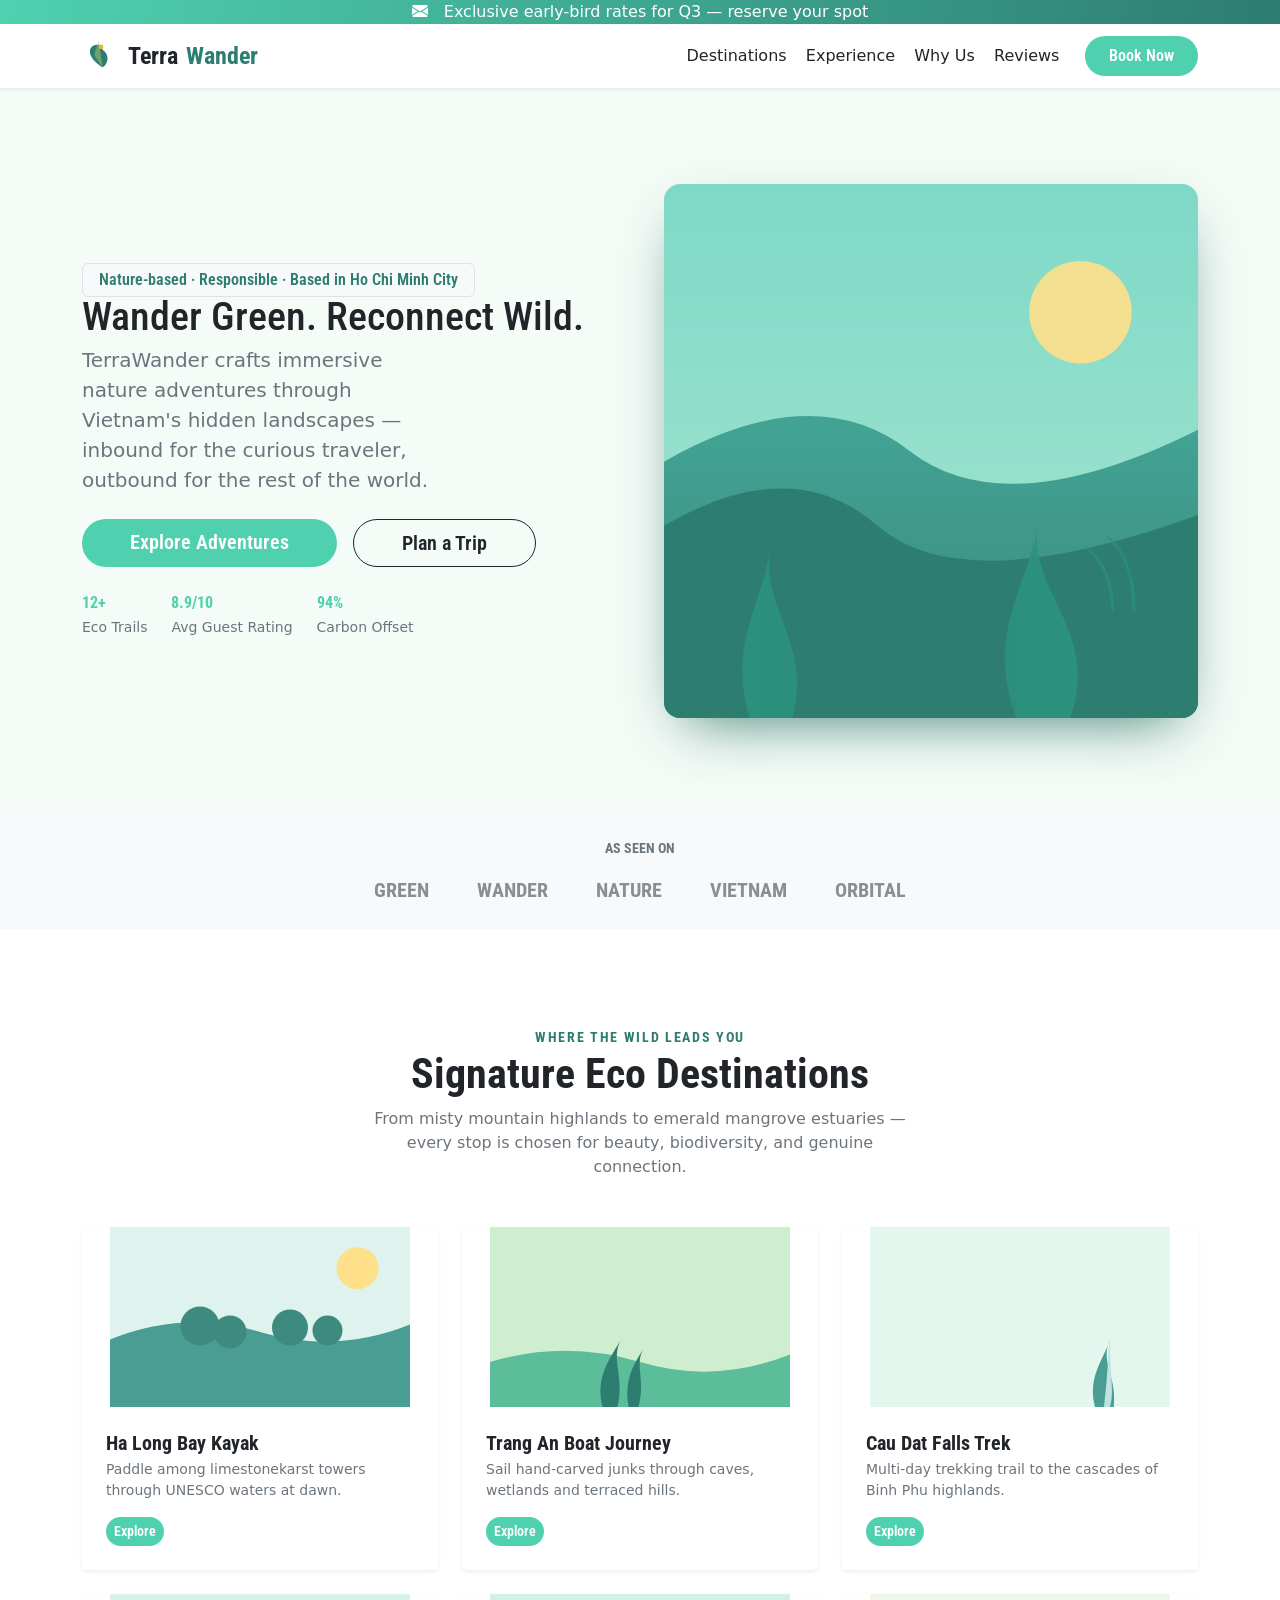
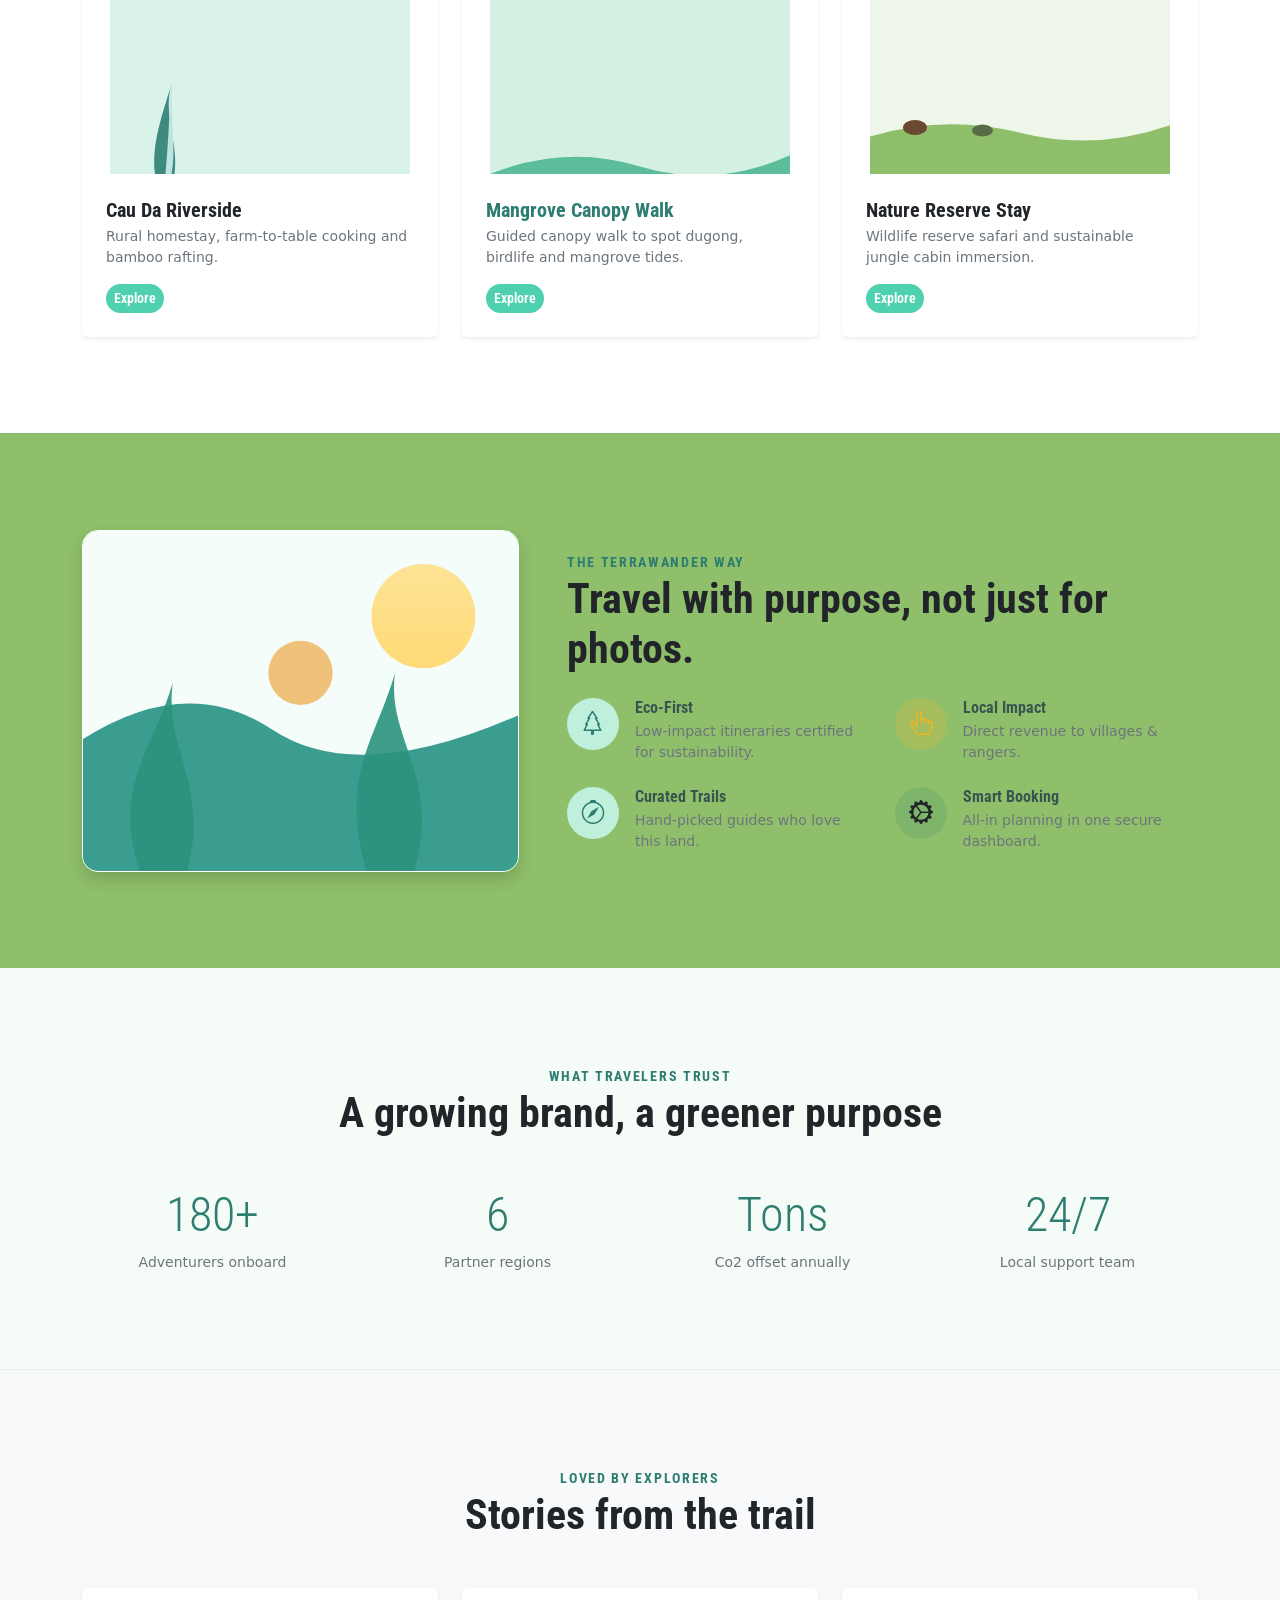
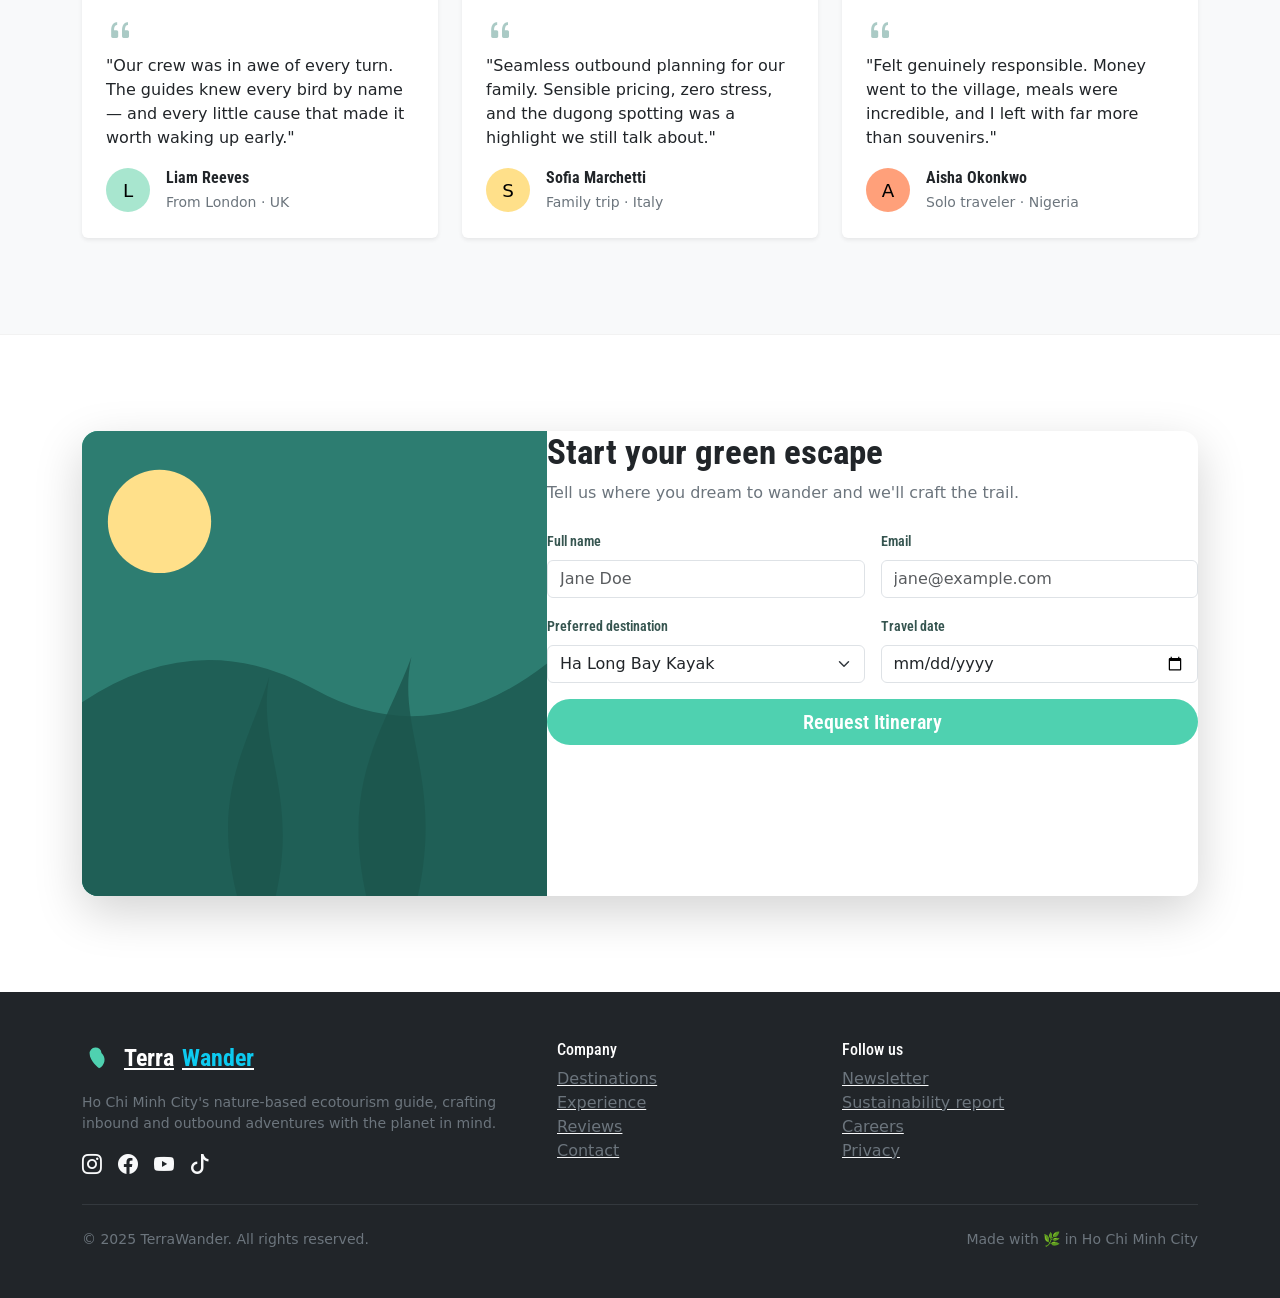
==== index.html @ efcbb1cb "Initial commit: TerraWander landing page Static ecotourism site for TerraWander (Ho Chi Minh City). " ====
<!DOCTYPE html>
<html lang="en">
<head>
  <meta charset="UTF-8">
  <meta name="viewport" content="width=device-width, initial-scale=1.0">
  <title>TerraWander — Eco Adventures in Ho Chi Minh City</title>
  <meta name="description" content="TerraWander — Ho Chi Minh City's nature-based ecotourism company crafting immersive inbound & outbound adventures through Vietnam's green landscapes.">
  <meta name="keywords" content="ecotourism, Vietnam travel, Ho Chi Minh City tours, nature tours, sustainable travel, inbound travel, green tourism">
  <meta name="author" content="TerraWander">
  <link rel="canonical" href="https://terrawander.vn/">

  <!-- Open Graph / Social -->
  <meta property="og:type" content="website">
  <meta property="og:title" content="TerraWander — Eco Adventures in Ho Chi Minh City">
  <meta property="og:description" content="Immersive nature-based adventures through Vietnam's green landscapes.">
  <meta property="og:image" content="https://terrawander.vn/og-cover.svg">
  <meta property="og:url" content="https://terrawander.vn/">
  <meta name="twitter:card" content="summary_large_image">

  <!-- Fonts -->
  <link rel="preconnect" href="https://fonts.googleapis.com">
  <link rel="preconnect" href="https://fonts.gstatic.com" crossorigin>
  <link href="https://fonts.googleapis.com/css2?family=Roboto+Condensed:wght@400;600;700&family=Roboto+Sans:wght@300;400;500;700&display=swap" rel="stylesheet">

  <!-- Bootstrap 5 -->
  <link rel="stylesheet" href="https://cdn.jsdelivr.net/npm/bootstrap@5.3.3/dist/css/bootstrap.min.css">
  <link rel="stylesheet" href="https://cdn.jsdelivr.net/npm/bootstrap-icons@1.11.3/font/bootstrap-icons.min.css">

  <!-- Structured data -->
  <script type="application/ld+json">
  {
    "@context": "https://schema.org",
    "@type": "TravelAgency",
    "name": "TerraWander",
    "description": "Nature-based ecotourism company based in Ho Chi Minh City offering inbound and outbound travel experiences.",
    "url": "https://terrawander.vn/",
    "address": {
      "@type": "PostalAddress",
      "addressLocality": "Ho Chi Minh City",
      "addressCountry": "VN"
    }
  }
  </script>

  <link rel="stylesheet" href="css/style.css">
</head>
<body>

  <!-- Top announce bar -->
  <div class="announce-bar">
    <div class="container d-flex align-items-center justify-content-center">
      <div class="d-flex align-items-center gap-3 text-white fw-medium">
        <i class="bi bi-envelope-fill"></i>
        <span>Exclusive early-bird rates for Q3 — <a href="#book" class="text-white underline-hover">reserve your spot</a></span>
      </div>
    </div>
  </div>

  <!-- Navbar -->
  <nav class="navbar navbar-expand-lg bg-bright navbar-light sticky-top shadow-sm" id="mainNav">
    <div class="container">
      <a class="navbar-brand d-flex align-items-center gap-2 fw-bold fs-4 text-dark" href="#">
        <svg viewBox="0 0 40 40" class="brand-icon" width="38" height="38"><path d="M20 32s-11-8.5-11-17a6.5 6.5 0 0 1 13.9-1A10.8 10.8 0 0 1 20 32Z" fill="var(--tw-teal)"/><path d="M20 4c-2.5 6-6.5 10-6.5 15C13.5 19 20 32 20 32" fill="var(--tw-lime)" opacity="0.6"/><circle cx="21.5" cy="10.5" r="2.4" fill="var(--tw-saffron)"/></svg>
        Terra<span class="text-tw-teal">Wander</span>
      </a>
      <button class="navbar-toggler border-0" type="button" data-bs-toggle="collapse" data-bs-target="#navMenu">
        <span class="navbar-toggler-icon"></span>
      </button>
      <div class="collapse navbar-collapse justify-content-end" id="navMenu">
        <ul class="navbar-nav align-items-center gap-lg">
          <li class="nav-item"><a class="nav-link text-dark fw-medium" href="#destinations">Destinations</a></li>
          <li class="nav-item"><a class="nav-link text-dark fw-medium" href="#experience">Experience</a></li>
          <li class="nav-item"><a class="nav-link text-dark fw-medium" href="#why">Why Us</a></li>
          <li class="nav-item"><a class="nav-link text-dark fw-medium" href="#testimonials">Reviews</a></li>
          <li class="nav-item"><a class="btn btn-tw-teal fw-semibold px-4 rounded-pill ms-lg-3" href="#book">Book Now</a></li>
        </ul>
      </div>
    </div>
  </nav>

  <!-- Hero -->
  <header class="hero section py-5">
    <div class="container py-lg-5">
      <div class="row align-items-center g-5">
        <div class="col-lg-6">
          <span class="badge bg-light text-tw-teal border border-tw-teal px-3 py-2 fs-6 fw-semibold">Nature-based · Responsible · Based in Ho Chi Minh City</span>
          <h1 class="hero-title text-dark fw-black">Wander Green. Reconnect Wild.</h1>
          <p class="lead text-secondary mb-4" style="max-width: 22rem">TerraWander crafts immersive nature adventures through Vietnam's hidden landscapes — inbound for the curious traveler, outbound for the rest of the world.</p>
          <div class="d-flex flex-wrap gap-3 mb-4">
            <a href="#destinations" class="btn btn-tw-teal btn-lg fw-semibold px-5 rounded-pill">Explore Adventures</a>
            <a href="#book" class="btn btn-outline-dark btn-lg fw-semibold px-5 rounded-pill">Plan a Trip</a>
          </div>
          <div class="d-flex flex-wrap gap-4 text-decoration-none" id="stats">
            <div><strong class="d-block stat-num">12+</strong><span class="text-secondary small">Eco Trails</span></div>
            <div><strong class="d-block stat-num">8.9/10</strong><span class="text-secondary small">Avg Guest Rating</span></div>
            <div><strong class="d-block stat-num">94%</strong><span class="text-secondary small">Carbon Offset</span></div>
          </div>
        </div>
        <div class="col-lg-6">
          <div class="hero-visual">
            <svg viewBox="0 0 500 500" class="hero-svg" width="100%" height="auto" aria-label="Lush tropical landscape">
              <defs>
                <linearGradient id="skyGrad" x1="0" y1="0" x2="0" y2="1">
                  <stop offset="0" stop-color="#7ed9c7"/><stop offset="1" stop-color="#a8e6cf"/>
                </linearGradient>
                <linearGradient id="mtnGrad" x1="0" y1="0" x2="0" y2="1">
                  <stop offset="0" stop-color="#3a9d8f"/><stop offset="1" stop-color="#2d7d71"/>
                </linearGradient>
              </defs>
              <rect width="500" height="500" fill="url(#skyGrad)"/>
              <circle cx="390" cy="120" r="48" fill="#ffe08a" opacity="0.9"/>
              <path d="M0 260 Q140 180 230 250 T500 230 L500 500 L0 500 Z" fill="url(#mtnGrad)" opacity="0.9"/>
              <path d="M0 320 Q120 250 200 320 T500 310 L500 500 L0 500 Z" fill="#2d7d71"/>
              <g fill="#2b937e" opacity="0.85">
                <path d="M80 500 C60 430 90 400 100 340 C90 400 140 430 120 500 Z"/>
                <path d="M330 500 C300 420 340 380 350 320 C340 380 410 420 380 500 Z"/>
              </g>
              <g stroke="#2b937e" stroke-width="3" fill="none" opacity="0.6">
                <path d="M420 400 q0 -40 -25 -60"/><path d="M440 400 q0 -50 -25 -70"/>
              </g>
            </svg>
          </div>
        </div>
      </div>
    </div>
  </header>

  <!-- Logo / trust strip -->
  <section class="py-4 bg-light">
    <div class="container">
      <p class="text-center text-uppercase fw-bold text-secondary small mb-3">As seen on</p>
      <div class="d-flex flex-wrap align-items-center justify-content-center gap-5 text-secondary opacity-50">
        <span class="fw-bold text-dark fs-5">GREEN</span>
        <span class="fw-bold text-dark fs-5">WANDER</span>
        <span class="fw-bold text-dark fs-5">NATURE</span>
        <span class="fw-bold text-dark fs-5">VIETNAM</span>
        <span class="fw-bold text-dark fs-5">ORBITAL</span>
      </div>
    </div>
  </section>

  <!-- Destinations -->
  <section class="section py-5" id="destinations">
    <div class="container py-lg-5">
      <div class="text-center mb-5">
        <span class="text-tw-teal fw-bold text-uppercase small letter-spacing-2">Where the wild leads you</span>
        <h2 class="fw-bold text-dark" style="font-size: clamp(1.8rem, 3.5vw, 2.6rem)">Signature Eco Destinations</h2>
        <p class="text-secondary mx-auto" style="max-width: 34rem">From misty mountain highlands to emerald mangrove estuaries — every stop is chosen for beauty, biodiversity, and genuine connection.</p>
      </div>
      <div class="row g-4">
        <div class="col-md-6 col-lg-4">
          <article class="card h-100 border-0 shadow-sm dest-card">
            <div class="card-img-holder">
              <svg viewBox="0 0 400 240" width="100%" height="180" aria-label="Ha Long Bay">
                <rect width="400" height="240" fill="#dff3ee"/>
                <circle cx="330" cy="55" r="28" fill="#ffe08a"/>
                <path d="M0 150 Q100 110 200 140 T400 130 L400 240 L0 240 Z" fill="#4a9d92"/>
                <g fill="#3d8a7f"><circle cx="120" cy="132" r="26"/><circle cx="160" cy="140" r="22"/><circle cx="240" cy="134" r="24"/><circle cx="290" cy="138" r="20"/></g>
              </svg>
            </div>
            <div class="card-body p-4">
              <h3 class="h5 fw-bold mb-1">Ha Long Bay Kayak</h3>
              <p class="text-secondary mb-3 small">Paddle among limestonekarst towers through UNESCO waters at dawn.</p>
              <a href="#book" class="btn btn-tw-teal btn-sm rounded-pill fw-semibold">Explore</a>
            </div>
          </article>
        </div>
        <div class="col-md-6 col-lg-4">
          <article class="card h-100 border-0 shadow-sm dest-card">
            <div class="card-img-holder">
              <svg viewBox="0 0 400 240" width="100%" height="180" aria-label="Trang An">
                <rect width="400" height="240" fill="#cfeecf"/>
                <path d="M0 180 Q100 150 200 180 T400 170 L400 240 L0 240 Z" fill="#5bbd9a"/>
                <g fill="#2d7d71"><path d="M150 240 C140 200 160 175 175 150 C160 175 180 200 170 240 Z"/><path d="M185 240 C178 205 192 182 205 162 C192 182 208 205 198 240 Z"/></g>
              </svg>
            </div>
            <div class="card-body p-4">
              <h3 class="h5 fw-bold mb-1">Trang An Boat Journey</h3>
              <p class="text-secondary mb-3 small">Sail hand-carved junks through caves, wetlands and terraced hills.</p>
              <a href="#book" class="btn btn-tw-teal btn-sm rounded-pill fw-semibold">Explore</a>
            </div>
          </article>
        </div>
        <div class="col-md-6 col-lg-4">
          <article class="card h-100 border-0 shadow-sm dest-card">
            <div class="card-img-holder">
              <svg viewBox="0 0 400 240" width="100%" height="180" aria-label="Cau Dat Falls">
                <rect width="400" height="240" fill="#e4f7ef"/>
                <path d="M300 240 C290 200 310 180 320 150 C306 180 330 200 325 240 Z" fill="#4a9d92"/>
                <path d="M320 150 C320 200 326 220 320 240 L312 240 C318 190 318 155 320 150 Z" fill="#bfe3e0"/>
              </svg>
            </div>
            <div class="card-body p-4">
              <h3 class="h5 fw-bold mb-1">Cau Dat Falls Trek</h3>
              <p class="text-secondary mb-3 small">Multi-day trekking trail to the cascades of Binh Phu highlands.</p>
              <a href="#book" class="btn btn-tw-teal btn-sm rounded-pill fw-semibold">Explore</a>
            </div>
          </article>
        </div>
        <div class="col-md-6 col-lg-4">
          <article class="card h-100 border-0 shadow-sm dest-card">
            <div class="card-img-holder">
              <svg viewBox="0 0 400 240" width="100%" height="180" aria-label="Cau Da Waterfalls">
                <rect width="400" height="240" fill="#d9f2ea"/>
                <path d="M60 240 C55 200 70 160 82 120 C70 160 92 200 86 240 Z" fill="#3d8a7f"/>
                <path d="M82 120 C82 190 88 210 82 240 L74 240 C80 175 80 125 82 120 Z" fill="#bfe3e0"/>
              </svg>
            </div>
            <div class="card-body p-4">
              <h3 class="h5 fw-bold mb-1">Cau Da Riverside</h3>
              <p class="text-secondary mb-3 small">Rural homestay, farm-to-table cooking and bamboo rafting.</p>
              <a href="#book" class="btn btn-tw-teal btn-sm rounded-pill fw-semibold">Explore</a>
            </div>
          </article>
        </div>
        <div class="col-md-6 col-lg-4">
          <article class="card h-100 border-0 shadow-sm dest-card">
            <div class="card-img-holder">
              <svg viewBox="0 0 400 240" width="100%" height="180" aria-label="Mangrove Forest">
                <rect width="400" height="240" fill="#d3f0e3"/>
                <path d="M0 240 Q100 200 200 230 T400 215 L400 240 L0 240 Z" fill="#5bbd9a"/>
                <g stroke="#2b937e" stroke-width="3" fill="none" opacity="0.7">
                  <path d="M120 240 M110 215"/><path d="M140 238 M130 210"/><path d="M260 240 M250 215"/><path d="M280 238 M270 210"/>
                </g>
              </svg>
            </div>
            <div class="card-body p-4">
              <h3 class="h5 fw-bold mb-1" id="experience-hook">Mangrove Canopy Walk</h3>
              <p class="text-secondary mb-3 small">Guided canopy walk to spot dugong, birdlife and mangrove tides.</p>
              <a href="#book" class="btn btn-tw-teal btn-sm rounded-pill fw-semibold">Explore</a>
            </div>
          </article>
        </div>
        <div class="col-md-6 col-lg-4">
          <article class="card h-100 border-0 shadow-sm dest-card">
            <div class="card-img-holder">
              <svg viewBox="0 0 400 240" width="100%" height="180" aria-label="Dien Bien Safari">
                <rect width="400" height="240" fill="#eef7e9"/>
                <path d="M0 190 Q100 160 200 185 T400 175 L400 240 L0 240 Z" fill="#8fbf6a"/>
                <ellipse cx="60" cy="178" rx="16" ry="10" fill="#6b4830"/>
                <ellipse cx="150" cy="182" rx="14" ry="8" fill="#5a6b4a"/>
              </svg>
            </div>
            <div class="card-body p-4">
              <h3 class="h5 fw-bold mb-1">Nature Reserve Stay</h3>
              <p class="text-secondary mb-3 small">Wildlife reserve safari and sustainable jungle cabin immersion.</p>
              <a href="#book" class="btn btn-tw-teal btn-sm rounded-pill fw-semibold">Explore</a>
            </div>
          </article>
        </div>
      </div>
    </div>
  </section>

  <!-- Experience -->
  <section class="section bg-bright py-5" id="experience">
    <div class="container py-lg-5">
      <div class="row align-items-center g-5">
        <div class="col-lg-5">
          <div class="rounded-4 overflow-hidden border border-white shadow">
            <svg viewBox="0 0 460 360" width="100%" height="100%" aria-label="Traveler exploring a forest">
              <defs>
                <linearGradient id="gSun" x1="0" y1="0" x2="0" y2="1"><stop offset="0" stop-color="#ffe08a"/><stop offset="1" stop-color="#ffd769"/></linearGradient>
              </defs>
              <rect width="460" height="360" fill="#f4fdf9"/>
              <circle cx="360" cy="90" r="55" fill="url(#gSun)" opacity="0.9"/>
              <path d="M0 220 Q110 150 200 210 T460 195 L460 360 L0 360 Z" fill="#3a9d8f"/>
              <g fill="#2b937e" opacity="0.9">
                <path d="M60 360 C30 270 75 230 95 160 C85 230 135 270 110 360 Z"/>
                <path d="M300 360 C270 260 310 220 330 150 C320 220 380 260 350 360 Z"/>
              </g>
              <circle cx="230" cy="150" r="34" fill="#f0c17a"/>
            </svg>
          </div>
        </div>
        <div class="col-lg-7">
          <span class="text-tw-teal fw-bold text-uppercase small letter-spacing-2">The TerraWander Way</span>
          <h2 class="fw-bold text-dark mb-4" style="font-size: clamp(1.8rem, 3.5vw, 2.6rem)">Travel with purpose, not just for photos.</h2>
          <div class="row g-4">
            <div class="col-6">
              <div class="d-flex gap-3">
                <div class="icon-circle bg-tw-teal bg-opacity-10 text-tw-teal d-flex align-items-center justify-content-center rounded-circle" style="min-width:52px;height:52px"><i class="bi bi-tree fs-4"></i></div>
                <div><h3 class="h6 fw-bold mb-1">Eco-First</h3><p class="text-secondary small mb-0">Low-impact itineraries certified for sustainability.</p></div>
              </div>
            </div>
            <div class="col-6">
              <div class="d-flex gap-3">
                <div class="icon-circle bg-tw-saffron bg-opacity-15 text-tw-saffron d-flex align-items-center justify-content-center rounded-circle" style="min-width:52px;height:52px"><i class="bi bi-hand-index-thumb fs-4"></i></div>
                <div><h3 class="h6 fw-bold mb-1">Local Impact</h3><p class="text-secondary small mb-0">Direct revenue to villages & rangers.</p></div>
              </div>
            </div>
            <div class="col-6">
              <div class="d-flex gap-3">
                <div class="icon-circle bg-tw-teal bg-opacity-10 text-tw-teal d-flex align-items-center justify-content-center rounded-circle" style="min-width:52px;height:52px"><i class="bi bi-compass fs-4"></i></div>
                <div><h3 class="h6 fw-bold mb-1">Curated Trails</h3><p class="text-secondary small mb-0">Hand-picked guides who love this land.</p></div>
              </div>
            </div>
            <div class="col-6">
              <div class="d-flex gap-3">
                <div class="icon-circle bg-lime bg-opacity-20 text-dark d-flex align-items-center justify-content-center rounded-circle" style="min-width:52px;height:52px"><i class="bi bi-gear-wide-connected fs-4"></i></div>
                <div><h3 class="h6 fw-bold mb-1">Smart Booking</h3><p class="text-secondary small mb-0">All-in planning in one secure dashboard.</p></div>
              </div>
            </div>
          </div>
        </div>
      </div>
    </div>
  </section>

  <!-- Why Us -->
  <section class="section py-5" id="why">
    <div class="container py-lg-5">
      <div class="text-center mb-5">
        <span class="text-tw-teal fw-bold text-uppercase small letter-spacing-2">What travelers trust</span>
        <h2 class="fw-bold text-dark" style="font-size: clamp(1.8rem, 3.5vw, 2.6rem)">A growing brand, a greener purpose</h2>
      </div>
      <div class="row g-4 text-center">
        <div class="col-6 col-lg-3"><strong class="display-5 fw-black text-tw-teal">180+</strong><p class="text-secondary small mt-2 mb-0">Adventurers onboard</p></div>
        <div class="col-6 col-lg-3"><strong class="display-5 fw-black text-tw-teal">6</strong><p class="text-secondary small mt-2 mb-0">Partner regions</p></div>
        <div class="col-6 col-lg-3"><strong class="display-5 fw-black text-tw-teal">Tons</strong><p class="text-secondary small mt-2 mb-0">Co2 offset annually</p></div>
        <div class="col-6 col-lg-3"><strong class="display-5 fw-black text-tw-teal">24/7</strong><p class="text-secondary small mt-2 mb-0">Local support team</p></div>
      </div>
    </div>
  </section>

  <!-- Testimonials -->
  <section class="section bg-light py-5" id="testimonials">
    <div class="container py-lg-5">
      <div class="text-center mb-5">
        <span class="text-tw-teal fw-bold text-uppercase small letter-spacing-2">Loved by explorers</span>
        <h2 class="fw-bold text-dark" style="font-size: clamp(1.8rem, 3.5vw, 2.6rem)">Stories from the trail</h2>
      </div>
      <div class="row g-4">
        <div class="col-md-4">
          <div class="card border-0 shadow-sm h-100 p-4 review-card"><i class="bi bi-quote text-tw-teal fs-3"></i>
            <p class="text-dark mb-3">"Our crew was in awe of every turn. The guides knew every bird by name — and every little cause that made it worth waking up early."</p>
            <div class="d-flex align-items-center gap-3 mt-auto">
              <svg viewBox="0 0 48 48" width="44" height="44"><circle cx="24" cy="24" r="24" fill="#a8e6cf"/><text x="24" y="24" text-anchor="middle" dy=".36em" font-size="20">L</text></svg>
              <div><strong class="d-block text-dark">Liam Reeves</strong><small class="text-secondary">From London · UK</small></div>
            </div>
          </div>
        </div>
        <div class="col-md-4">
          <div class="card border-0 shadow-sm h-100 p-4 review-card"><i class="bi bi-quote text-tw-teal fs-3"></i>
            <p class="text-dark mb-3">"Seamless outbound planning for our family. Sensible pricing, zero stress, and the dugong spotting was a highlight we still talk about."</p>
            <div class="d-flex align-items-center gap-3 mt-auto">
              <svg viewBox="0 0 48 48" width="44" height="44"><circle cx="24" cy="24" r="24" fill="#ffe08a"/><text x="24" y="24" text-anchor="middle" dy=".36em" font-size="20">S</text></svg>
              <div><strong class="d-block text-dark">Sofia Marchetti</strong><small class="text-secondary">Family trip · Italy</small></div>
            </div>
          </div>
        </div>
        <div class="col-md-4">
          <div class="card border-0 shadow-sm h-100 p-4 review-card"><i class="bi bi-quote text-tw-teal fs-3"></i>
            <p class="text-dark mb-3">"Felt genuinely responsible. Money went to the village, meals were incredible, and I left with far more than souvenirs."</p>
            <div class="d-flex align-items-center gap-3 mt-auto">
            <svg viewBox="0 0 48 48" width="44" height="44"><circle cx="24" cy="24" r="24" fill="#ffa07a"/><text x="24" y="24" text-anchor="middle" dy=".36em" font-size="20">A</text></svg>
              <div><strong class="d-block text-dark">Aisha Okonkwo</strong><small class="text-secondary">Solo traveler · Nigeria</small></div>
            </div>
          </div>
        </div>
      </div>
    </div>
  </section>

  <!-- CTA / Book -->
  <section class="section py-5" id="book">
    <div class="container py-lg-5">
      <div class="cta-card rounded-4 border-0 shadow-lg overflow-hidden">
        <div class="row g-0">
          <div class="col-lg-5 cta-visual">
            <svg viewBox="0 0 360 360" width="100%" height="100%" aria-label="Ready to explore">
              <rect width="360" height="360" fill="#2d7d71"/>
              <circle cx="60" cy="70" r="40" fill="#ffe08a"/>
              <path d="M0 210 Q90 150 180 200 T360 180 L360 360 L0 360 Z" fill="#1f5f56"/>
              <g fill="#1c564d" opacity="0.8"><path d="M120 360 C100 280 128 245 145 190 C135 245 168 280 150 360 Z"/><path d="M220 360 C200 270 235 230 255 175 C243 230 280 270 260 360 Z"/></g>
            </svg>
          </div>
          <div class="col-lg-7 cta-form-wrapper">
            <div class="cta-form">
              <h2 class="fw-bold text-dark mb-2" style="font-size: clamp(1.6rem, 3vw, 2.2rem)">Start your green escape</h2>
              <p class="text-secondary mb-4">Tell us where you dream to wander and we'll craft the trail.</p>
              <form id="bookForm" class="row g-3" novalidate>
                <div class="col-md-6"><label class="form-label small fw-semibold">Full name</label><input type="text" class="form-control" placeholder="Jane Doe" required></div>
                <div class="col-md-6"><label class="form-label small fw-semibold">Email</label><input type="email" class="form-control" placeholder="jane@example.com" required></div>
                <div class="col-md-6"><label class="form-label small fw-semibold">Preferred destination</label>
                  <select class="form-select">
                    <option>Ha Long Bay Kayak</option><option>Trang An Boat Journey</option><option>Cau Dat Falls Trek</option><option>Any adventure</option>
                  </select>
                </div>
                <div class="col-md-6"><label class="form-label small fw-semibold">Travel date</label><input type="date" class="form-control"></div>
                <div class="col-12"><button type="submit" class="btn btn-tw-teal btn-lg fw-semibold px-5 rounded-pill w-100">Request Itinerary</button></div>
                <div class="col-12 text-success fw-medium small d-none" id="bookSuccess">Thanks! We'll be in touch within 24 hours 🌿</div>
              </form>
            </div>
          </div>
        </div>
      </div>
    </div>
  </section>

  <!-- Footer -->
  <footer class="footer bg-dark text-light py-5">
    <div class="container">
      <div class="row g-4">
        <div class="col-lg-5">
          <a class="d-flex align-items-center gap-2 fw-bold fs-4 text-white mb-3" href="#"><svg viewBox="0 0 40 40" width="34" height="34"><path d="M20 32s-11-8.5-11-17a6.5 6.5 0 0 1 13.9-1A10.8 10.8 0 0 1 20 32Z" fill="#4fd1b0"/></svg>Terra<span class="text-info">Wander</span></a>
          <p class="text-secondary small">Ho Chi Minh City's nature-based ecotourism guide, crafting inbound and outbound adventures with the planet in mind.</p>
          <div class="d-flex gap-3">
            <a href="#" class="text-light"><i class="bi bi-instagram fs-5"></i></a>
            <a href="#" class="text-light"><i class="bi bi-facebook fs-5"></i></a>
            <a href="#" class="text-light"><i class="bi bi-youtube fs-5"></i></a>
            <a href="#" class="text-light"><i class="bi bi-tiktok fs-5"></i></a>
          </div>
        </div>
        <div class="col-6 col-lg-3"><h3 class="h6 text-white">Company</h3>
          <ul class="list-unstyled">
            <li><a href="#destinations" class="link-light link-opacity text-secondary">Destinations</a></li>
            <li><a href="#experience" class="link-light link-opacity text-secondary">Experience</a></li>
            <li><a href="#testimonials" class="link-light link-opacity text-secondary">Reviews</a></li>
            <li><a href="#book" class="link-light link-opacity text-secondary">Contact</a></li>
          </ul></div>
        <div class="col-6 col-lg-4"><h3 class="h6 text-white">Follow us</h3>
          <ul class="list-unstyled">
            <li><a href="#" class="link-light text-secondary">Newsletter</a></li>
            <li><a href="#" class="link-light text-secondary">Sustainability report</a></li>
            <li><a href="#" class="link-light text-secondary">Careers</a></li>
            <li><a href="#" class="link-light text-secondary">Privacy</a></li>
          </ul></div>
      </div>
      <hr class="border-secondary my-4">
      <div class="d-flex flex-wrap justify-content-between gap-2 small text-secondary">
        <span>&copy; 2025 TerraWander. All rights reserved.</span>
        <span>Made with 🌿 in Ho Chi Minh City</span>
      </div>
    </div>
  </footer>

  <!-- Back to top -->
  <button class="back-to-top btn btn-tw-teal btn-floating d-none" id="toTop" aria-label="Back to top">
    <i class="bi bi-arrow-up"></i>
  </button>

  <script src="https://cdn.jsdelivr.net/npm/jquery@3.7.1/dist/jquery.min.js"></script>
  <script src="https://cdn.jsdelivr.net/npm/bootstrap@5.3.3/dist/js/bootstrap.bundle.min.js"></script>
  <script src="js/main.js"></script>
</body>
</html>
---- css/style.css ----
:root {
  --tw-teal: #4fd1b0;      /* primary */
  --tw-teal-dark: #2d7d71;
  --tw-lime: #8fbf6a;      /* accent */
  --tw-lime-dark: #3a7d6f;
  --tw-saffron: #f0b429;
  --tw-lime-hi: #bff0db;
  --ink: #143d38;
  --ink-2: #365550;
  --paper: #f5fbf7;
}

* { -webkit-font-smoothing: antialiased; }
html { scroll-behavior: smooth; }
body {
  font-family: 'Roboto Sans', system-ui, -apple-system, sans-serif;
  color: var(--ink-2);
  background: #fff;
  margin: 0;
}
h1,h2,h3,h4,.fw-bold,.fw-semibold,.fw-black,.stat-num,
.stat-num strong, strong:not(.text-secondary) {
  font-family: 'Roboto Condensed', 'Roboto Sans', sans-serif;
}

.announce-bar {
  background: linear-gradient(90deg, var(--tw-teal), var(--tw-teal-dark));
}
.announce-bar a { text-decoration: none; }
.underline-hover:hover { text-decoration: underline; }

nav.bg-bright {
  background: rgba(255,255,255,0.92) !important;
  backdrop-filter: saturate(160%) blur(8px);
}
.navbar-brand .brand-icon { transform: rotate(-8deg); }
.navbar-brand .brand-icon path:nth-child(1) { fill: var(--tw-teal-dark); }
.navbar-brand .brand-icon path:nth-child(2) { fill: var(--tw-lime); }
.navbar-brand .brand-icon circle { fill: var(--tw-saffron); }
.nav-link { padding: 0.45rem 0.6rem !important; border-radius: 0.5rem; transition: background .2s ease; }
.nav-link:hover { background: var(--tw-lime-hi); color: var(--tw-teal-dark); }
.navbar .btn-tw-teal {
  background: var(--tw-teal); color: #fff; border: 0; padding: 0.5rem 1.3rem;
}
.navbar .btn-tw-teal:hover { background: var(--tw-teal-dark); color: #fff; }

/* ---------- Hero ---------- */
.hero { background: var(--paper); }
.hero-title { line-height: 1.02; }
.hero-svg { border-radius: 1rem; box-shadow: 0 22px 55px -22px var(--tw-lime-dark); }

/* ---------- Trust strip ---------- */
.section + .section {
  border-top: 1px solid rgba(0,0,0,0.05);
}
#experience + .section { border-top: none; }

/* ---------- Destinations ---------- */
.dest-card { transition: transform .28s ease, box-shadow .28s ease; }
.dest-card:hover { transform: translateY(-8px); box-shadow: 0 26px 44px -24px rgba(45,125,113,.55); }
.card-img-holder > svg { display: block; border-radius: 0.8rem 0.8rem 0 0; }

/* ---------- Experience / value grid ---------- */
.bg-bright { background: var(--tw-lime); }
.icon-circle { color: var(--tw-lime-dark); }
.bg-tw-teal { background: var(--tw-lime-hi); }
.bg-tw-saffron { background: rgba(240,180,41,.22); }
.bg-lime { background: rgba(45,125,113,.16); }
#experience-hook {
  margin-top: 0;
  color: var(--tw-teal-dark);
}

/* ---------- Stats ---------- */
.stat-num { color: var(--tw-teal); font-family: 'Roboto Condensed', sans-serif; }

/* ---------- Why us ---------- */
#why {
  background: var(--paper);
}

/* ---------- Testimonials ---------- */
.review-card { transition: transform .2s ease, box-shadow .2s ease; }
.review-card:hover { transform: translateY(-6px); }
.bi-quote { font-size: 1.6rem; opacity: .4; }

/* ---------- CTA / booking ---------- */
.cta-card .cta-visual { background: var(--tw-teal); }
.cta-card .cta-visual svg { display: block; width: 100%; }
.btn-tw-teal {
  background: var(--tw-teal); color: #fff; border: 0;
}
.btn-tw-teal:hover { background: var(--tw-teal-dark); color: #fff; }
.btn-outline-dark:hover { background: var(--ink); color: #fff; }

/* ---------- Footer ---------- */
.footer { background: var(--tw-teal-dark); }
.footer a { color: inherit; }
.footer .navbar-brand,
.footer .fw-bold { color: #fff; }
.footer a.text-secondary:hover,
.footer .link-light { color: var(--tw-lime-hi); }

/* ---------- Utilities ---------- */
.letter-spacing-2 { letter-spacing: .12em; }
.btn-floating {
  position: fixed; right: 22px; bottom: 22px; width: 52px; height: 52px;
  z-index: 1040; box-shadow: 0 10px 24px rgba(45,125,113,.35);
}
.btn-floating.show { display: inline-flex; }
.back-to-top:hover { transform: translateY(-3px); }
.back-to-top:disabled { display: none; }
.text-tw-teal { color: var(--tw-teal-dark); }
.text_tw-teal, .text-tw-teal { color: var(--tw-teal-dark) !important; }
.text-tw-saffron { color: var(--tw-saffron) !important; }
.text_tw-saffron { color: var(--tw-saffron) !important; }
.text-tw-lime { color: var(--tw-lime-dark) !important; }
.text_tw-lime { color: var(--tw-lime-dark) !important; }

/* ---------- Responsive ---------- */
@media (max-width: 991.98px) {
  .navbar { padding: 0.6rem 0; }
  .nav-item { margin-bottom: 0.4rem; }
  .back-to-top { bottom: 16px; right: 16px; }
}
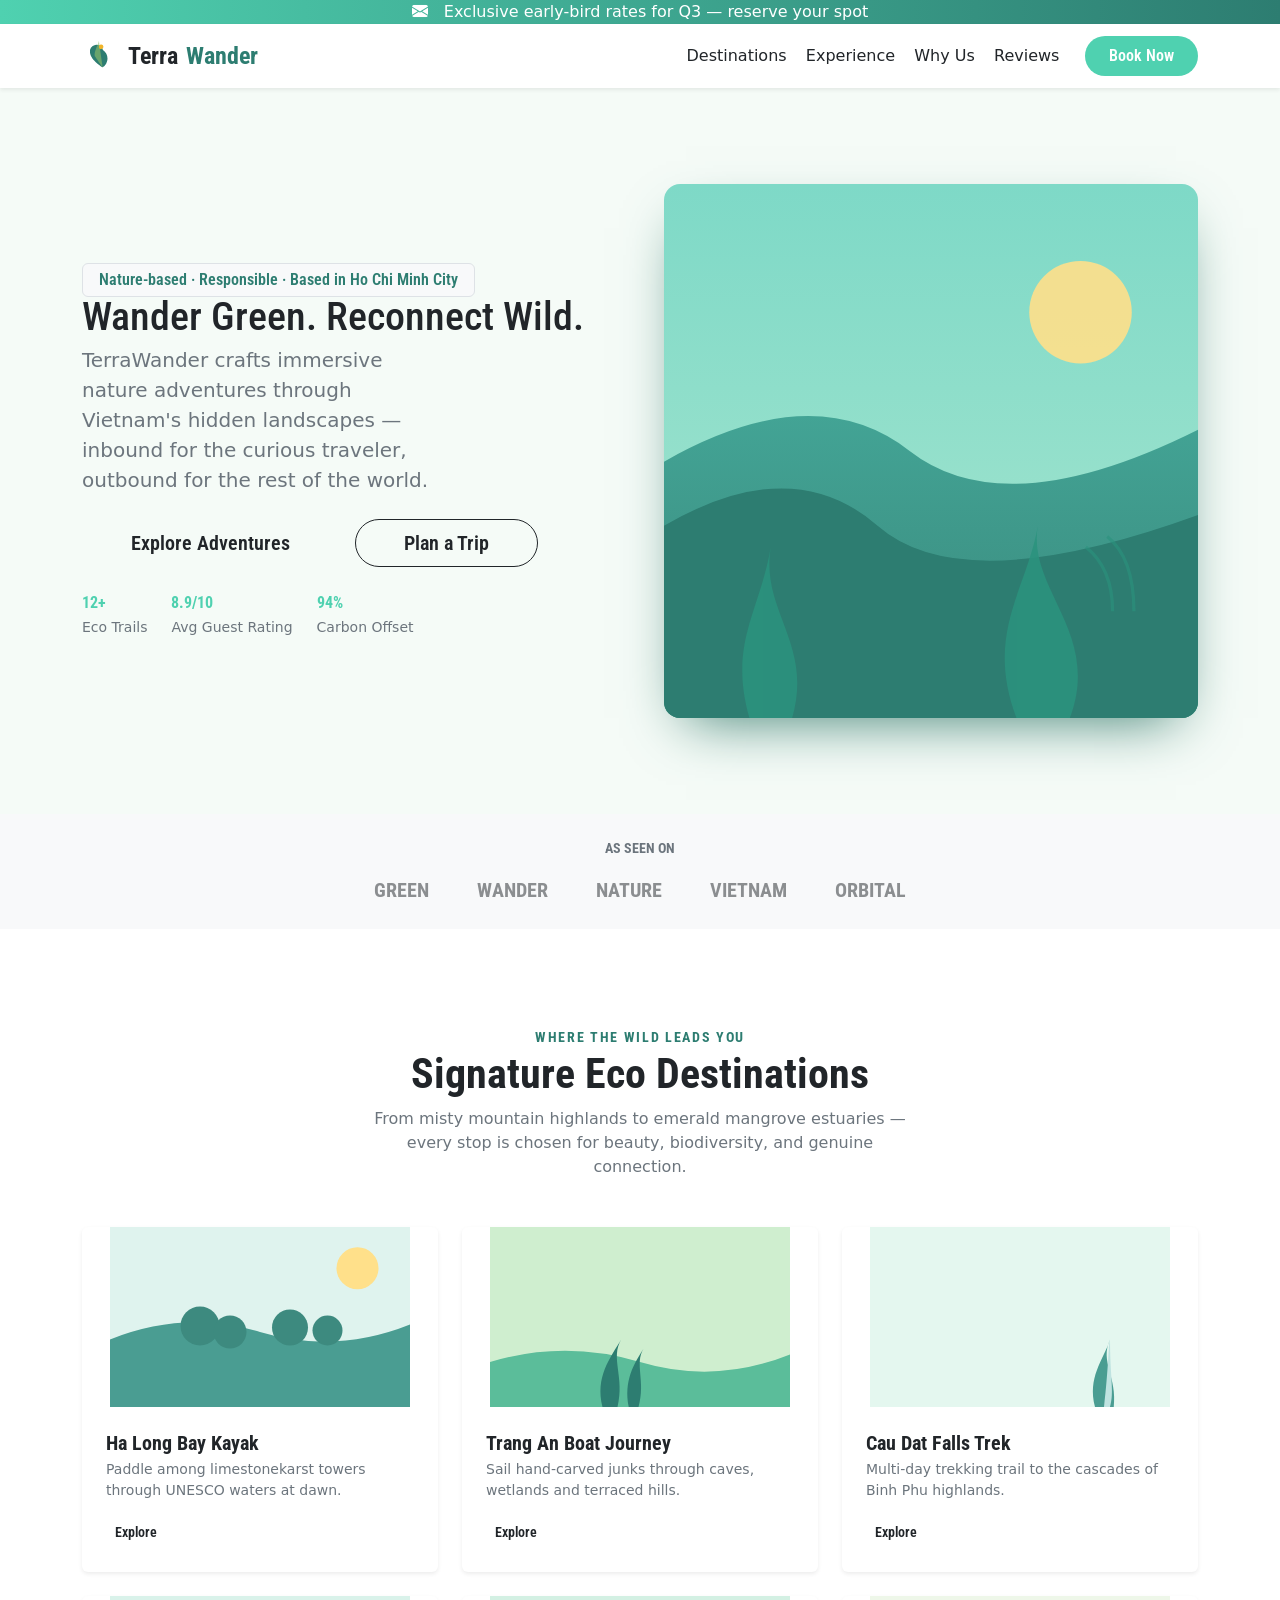
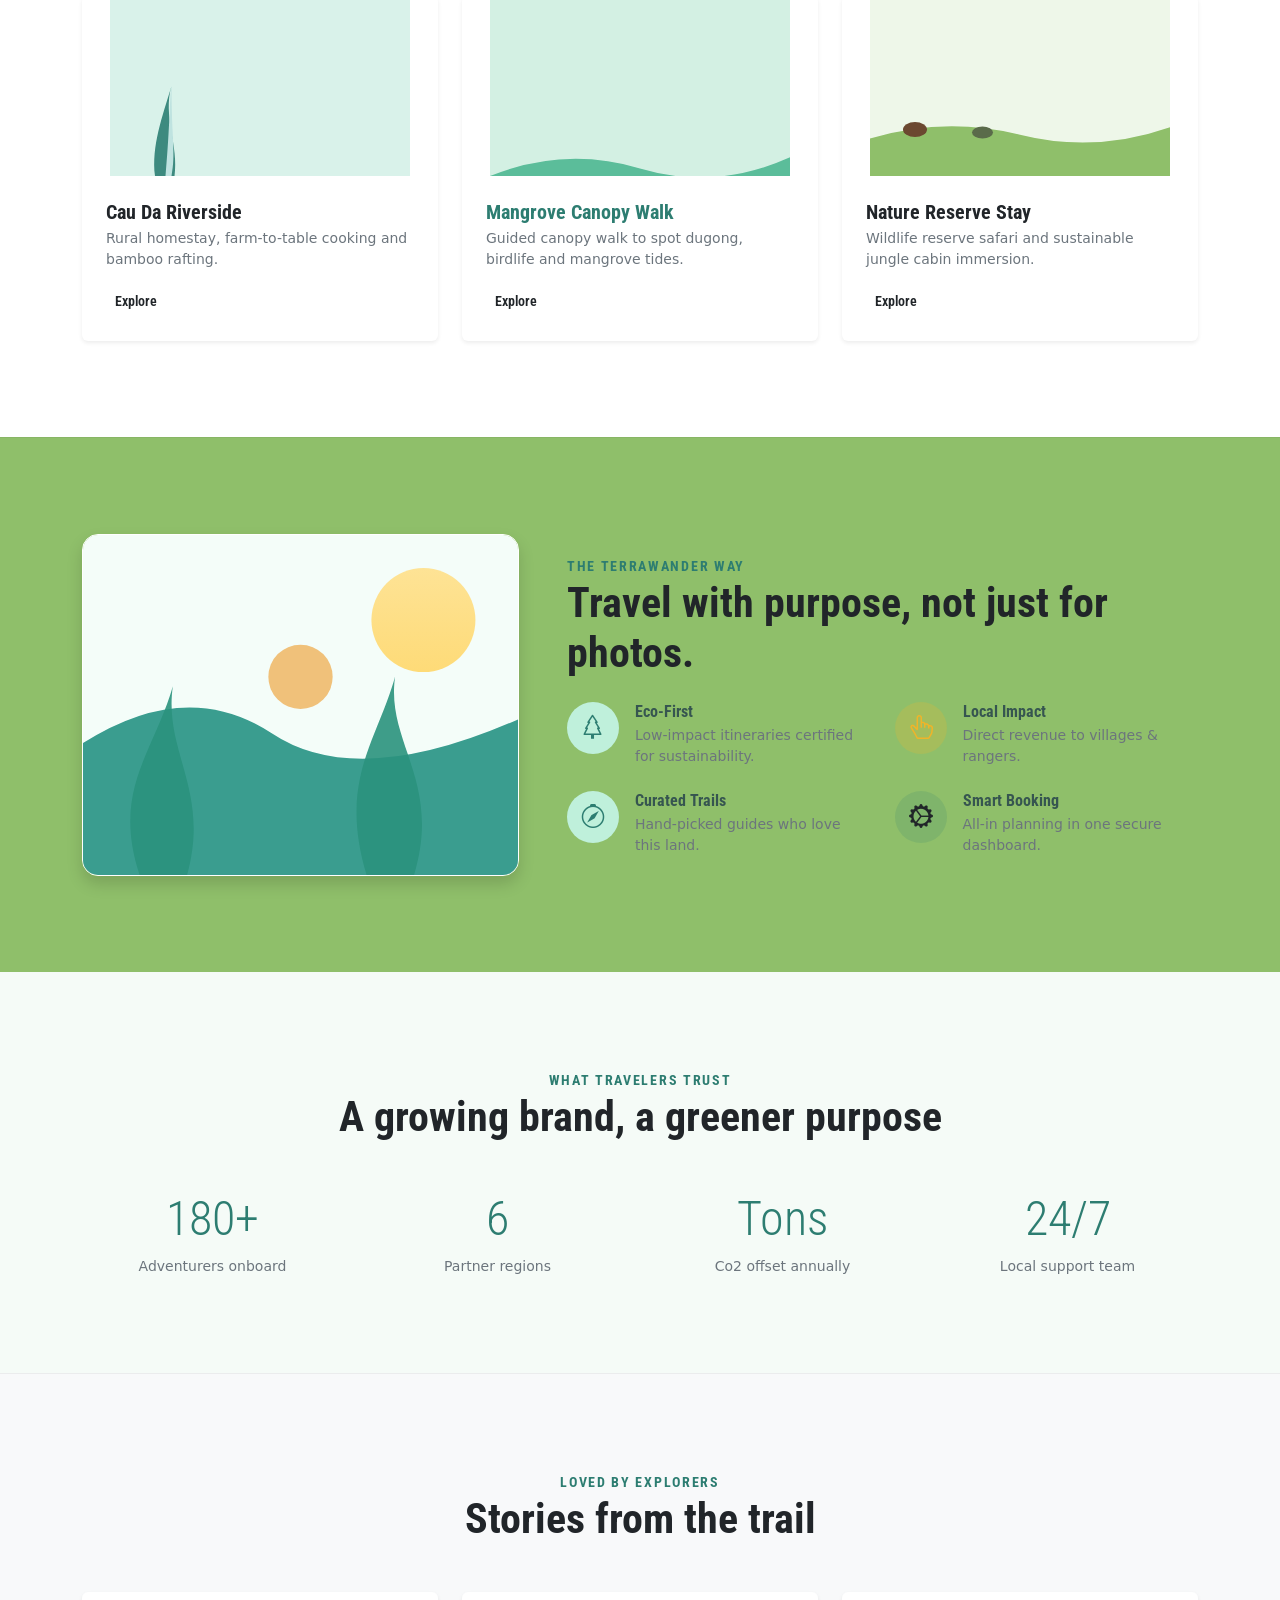
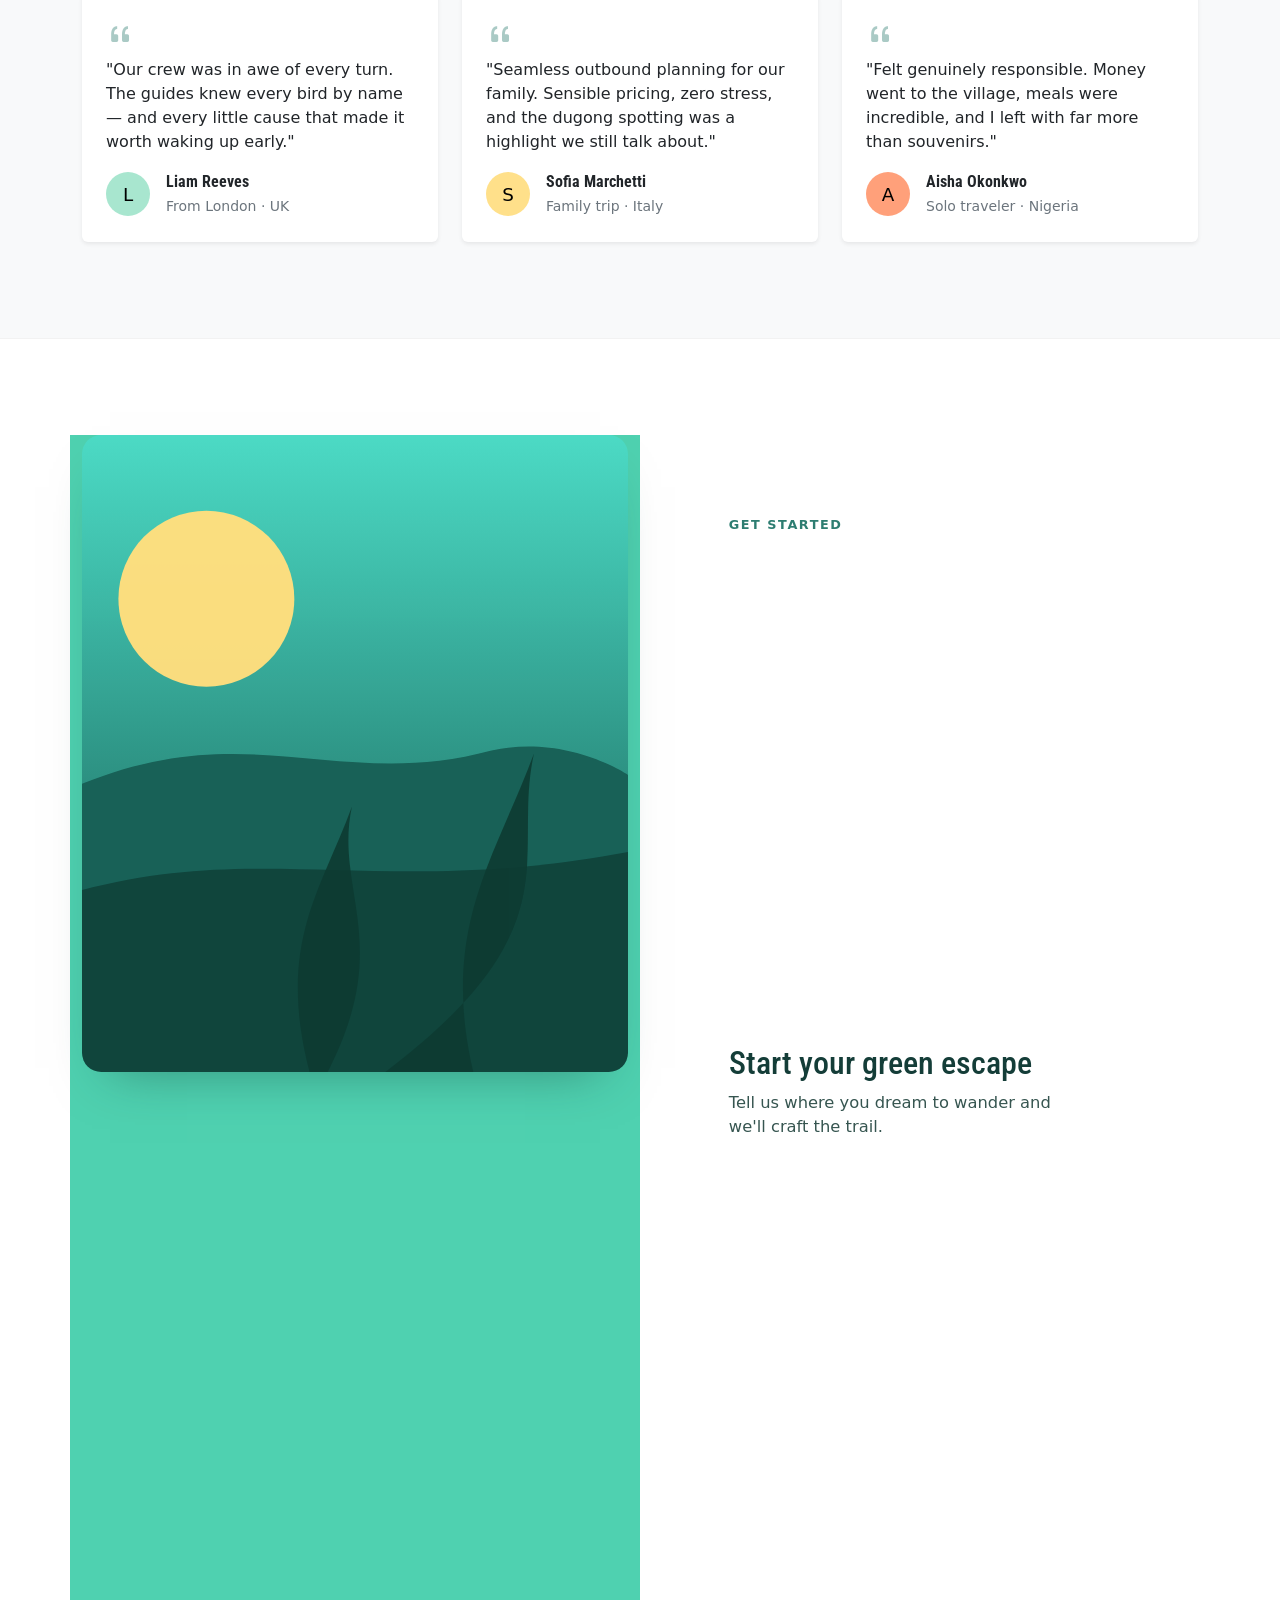
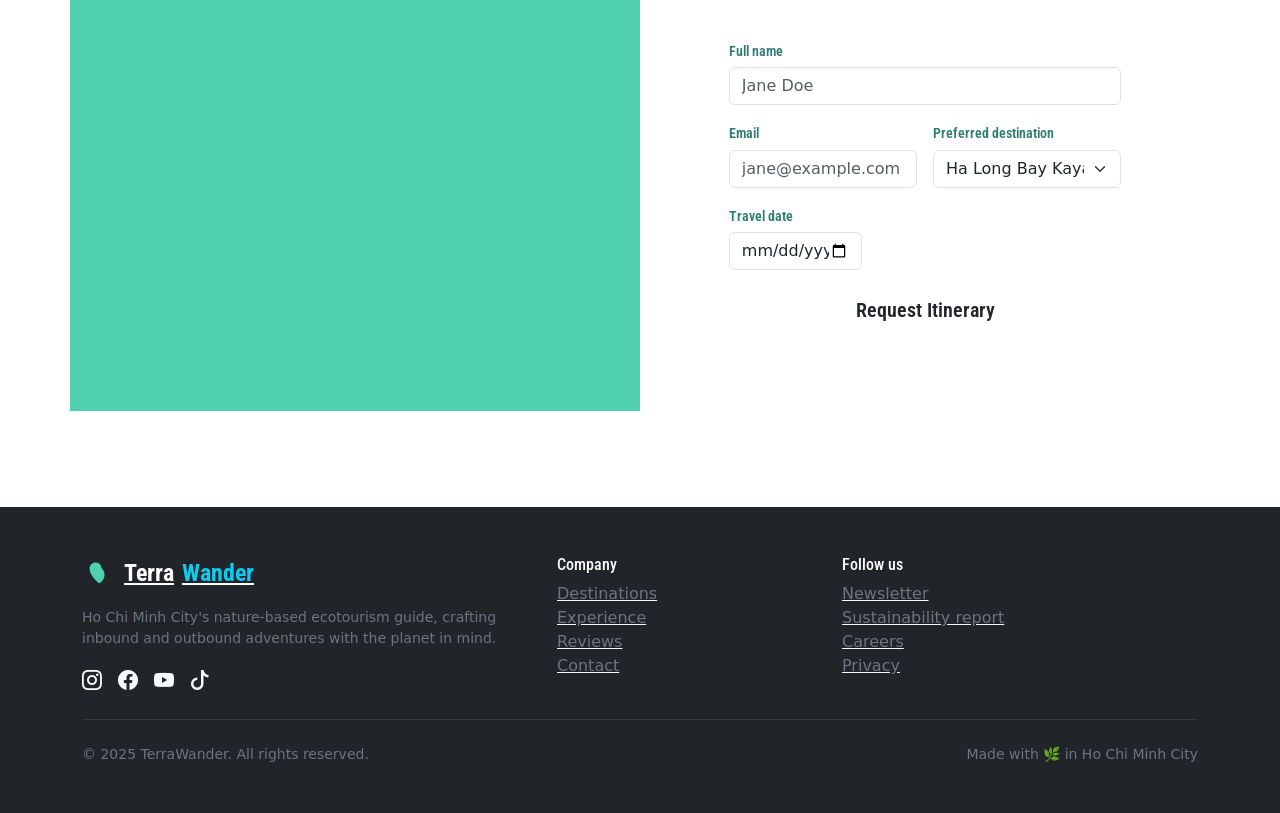
==== commit 956e377d: "Improve TerraWander landing page layout and sections" ====
--- a/index.html
+++ b/index.html
@@ -362,36 +362,63 @@
     </div>
   </section>
 
-  <!-- CTA / Book -->
+  <!-- CTA / Contact -->
   <section class="section py-5" id="book">
     <div class="container py-lg-5">
-      <div class="cta-card rounded-4 border-0 shadow-lg overflow-hidden">
-        <div class="row g-0">
-          <div class="col-lg-5 cta-visual">
-            <svg viewBox="0 0 360 360" width="100%" height="100%" aria-label="Ready to explore">
-              <rect width="360" height="360" fill="#2d7d71"/>
-              <circle cx="60" cy="70" r="40" fill="#ffe08a"/>
-              <path d="M0 210 Q90 150 180 200 T360 180 L360 360 L0 360 Z" fill="#1f5f56"/>
-              <g fill="#1c564d" opacity="0.8"><path d="M120 360 C100 280 128 245 145 190 C135 245 168 280 150 360 Z"/><path d="M220 360 C200 270 235 230 255 175 C243 230 280 270 260 360 Z"/></g>
+      <div class="row gx-4 gy-4">
+        <div class="col-lg-6 contact-visual">
+          <div class="contact-visual-card">
+            <svg viewBox="0 0 360 420" width="100%" height="100%" aria-label="Ready to explore">
+              <rect width="360" height="420" fill="#2d7d71"/>
+              <rect width="360" height="420" fill="url(#lake-grad)"/>
+              <defs>
+                <linearGradient id="lake-grad" x1="0" y1="0" x2="0" y2="1">
+                  <stop offset="0" stop-color="#5fe0cd" stop-opacity="0.9"/>
+                  <stop offset="1" stop-color="#164b43" stop-opacity="0.95"/>
+                </linearGradient>
+              </defs>
+              <circle cx="82" cy="108" r="58" fill="#ffe08a" opacity="0.95"/>
+              <path d="M0 230 C110 185 170 235 270 208 C320 197 360 224 360 224 L360 420 L0 420 Z" fill="#1f5f56"/>
+              <path d="M0 300 C120 268 200 305 360 275 L360 420 L0 420 Z" fill="#15433c"/>
+              <g fill="#123a32" opacity="0.9">
+                <path d="M150 420 C128 335 158 300 178 245 C166 300 206 335 162 420 Z"/>
+                <path d="M258 420 C236 325 272 280 298 210 C283 278 326 325 200 420 Z"/>
+              </g>
             </svg>
           </div>
-          <div class="col-lg-7 cta-form-wrapper">
-            <div class="cta-form">
-              <h2 class="fw-bold text-dark mb-2" style="font-size: clamp(1.6rem, 3vw, 2.2rem)">Start your green escape</h2>
-              <p class="text-secondary mb-4">Tell us where you dream to wander and we'll craft the trail.</p>
-              <form id="bookForm" class="row g-3" novalidate>
-                <div class="col-md-6"><label class="form-label small fw-semibold">Full name</label><input type="text" class="form-control" placeholder="Jane Doe" required></div>
-                <div class="col-md-6"><label class="form-label small fw-semibold">Email</label><input type="email" class="form-control" placeholder="jane@example.com" required></div>
-                <div class="col-md-6"><label class="form-label small fw-semibold">Preferred destination</label>
-                  <select class="form-select">
-                    <option>Ha Long Bay Kayak</option><option>Trang An Boat Journey</option><option>Cau Dat Falls Trek</option><option>Any adventure</option>
-                  </select>
-                </div>
-                <div class="col-md-6"><label class="form-label small fw-semibold">Travel date</label><input type="date" class="form-control"></div>
-                <div class="col-12"><button type="submit" class="btn btn-tw-teal btn-lg fw-semibold px-5 rounded-pill w-100">Request Itinerary</button></div>
-                <div class="col-12 text-success fw-medium small d-none" id="bookSuccess">Thanks! We'll be in touch within 24 hours 🌿</div>
-              </form>
-            </div>
+        </div>
+        <div class="col-lg-6 contact-form-side">
+          <div class="contact-form">
+            <span class="contact-eyebrow">Get started</span>
+            <h2 class="fw-black">Start your green escape</h2>
+            <p class="contact-subtext">Tell us where you dream to wander and we'll craft the trail.</p>
+            <form class="row g-3" novalidate>
+              <div class="col-12">
+                <label class="form-label small fw-semibold">Full name</label>
+                <input type="text" class="form-control" placeholder="Jane Doe" required>
+              </div>
+              <div class="col-md-6">
+                <label class="form-label small fw-semibold">Email</label>
+                <input type="email" class="form-control" placeholder="jane@example.com" required>
+              </div>
+              <div class="col-md-6">
+                <label class="form-label small fw-semibold">Preferred destination</label>
+                <select class="form-select">
+                  <option>Ha Long Bay Kayak</option>
+                  <option>Trang An Boat Journey</option>
+                  <option>Cau Dat Falls Trek</option>
+                  <option>Any adventure</option>
+                </select>
+              </div>
+              <div class="col-12">
+                <label class="form-label small fw-semibold">Travel date</label>
+                <input type="date" class="form-control" style="max-width: 34%;">
+              </div>
+              <div class="col-12">
+                <button type="submit" class="btn btn-tw-teal btn-lg fw-semibold px-5 rounded-pill w-100">Request Itinerary</button>
+              </div>
+              <div class="col-12 text-center text-success fw-medium small mt-3 d-none" id="bookSuccess">Thanks! We'll be in touch within 24 hours 🌿</div>
+            </form>
           </div>
         </div>
       </div>
--- a/css/style.css
+++ b/css/style.css
@@ -84,13 +84,58 @@
 .review-card:hover { transform: translateY(-6px); }
 .bi-quote { font-size: 1.6rem; opacity: .4; }
 
-/* ---------- CTA / booking ---------- */
-.cta-card .cta-visual { background: var(--tw-teal); }
-.cta-card .cta-visual svg { display: block; width: 100%; }
-.btn-tw-teal {
-  background: var(--tw-teal); color: #fff; border: 0;
+/* ---------- Contact / booking ---------- */
+
+#book [class*="contact-"] {
+  min-height: 520px;
 }
-.btn-tw-teal:hover { background: var(--tw-teal-dark); color: #fff; }
+.contact-visual-card {
+  border-radius: clamp(0.875rem, 1.5vw, 1.25rem);
+  overflow: hidden;
+  box-shadow: 0 24px 50px -28px rgba(21,67,60,0.5);
+}
+.contact-visual {
+  background: var(--tw-teal);
+  position: relative;
+}
+.contact-visual svg {
+  display: block;
+  width: 100%;
+  filter: saturate(115%);
+}
+.contact-form {
+  padding: clamp(2.5rem, 6vw, 5rem);
+  color: var(--ink);
+  font-family: 'Roboto Sans', system-ui, sans-serif;
+}
+.contact-eyebrow {
+  display: inline-block;
+  text-transform: uppercase;
+  letter-spacing: 0.12em;
+  font-weight: 700;
+  color: var(--tw-teal-dark);
+  font-size: 0.8rem;
+  margin-bottom: 0.6rem;
+}
+#book .cta-form h2 { color: var(--ink); margin-bottom: 0.5rem; }
+.contact-subtext {
+  color: var(--ink-2);
+  max-width: 35ch;
+  margin-bottom: clamp(1.25rem, 3vw, 1.75rem);
+  font-size: 1.02rem;
+}
+.contact-form .form-label {
+  color: var(--tw-teal-dark);
+  margin-bottom: 0.35rem;
+}
+
+.btn-outline-dark:hover { background: var(--ink); color: #fff; }
+
+
+/* ---------- Footer ---------- */
+
+/* ---------- Footer ---------- */
+
 .btn-outline-dark:hover { background: var(--ink); color: #fff; }
 
 /* ---------- Footer ---------- */
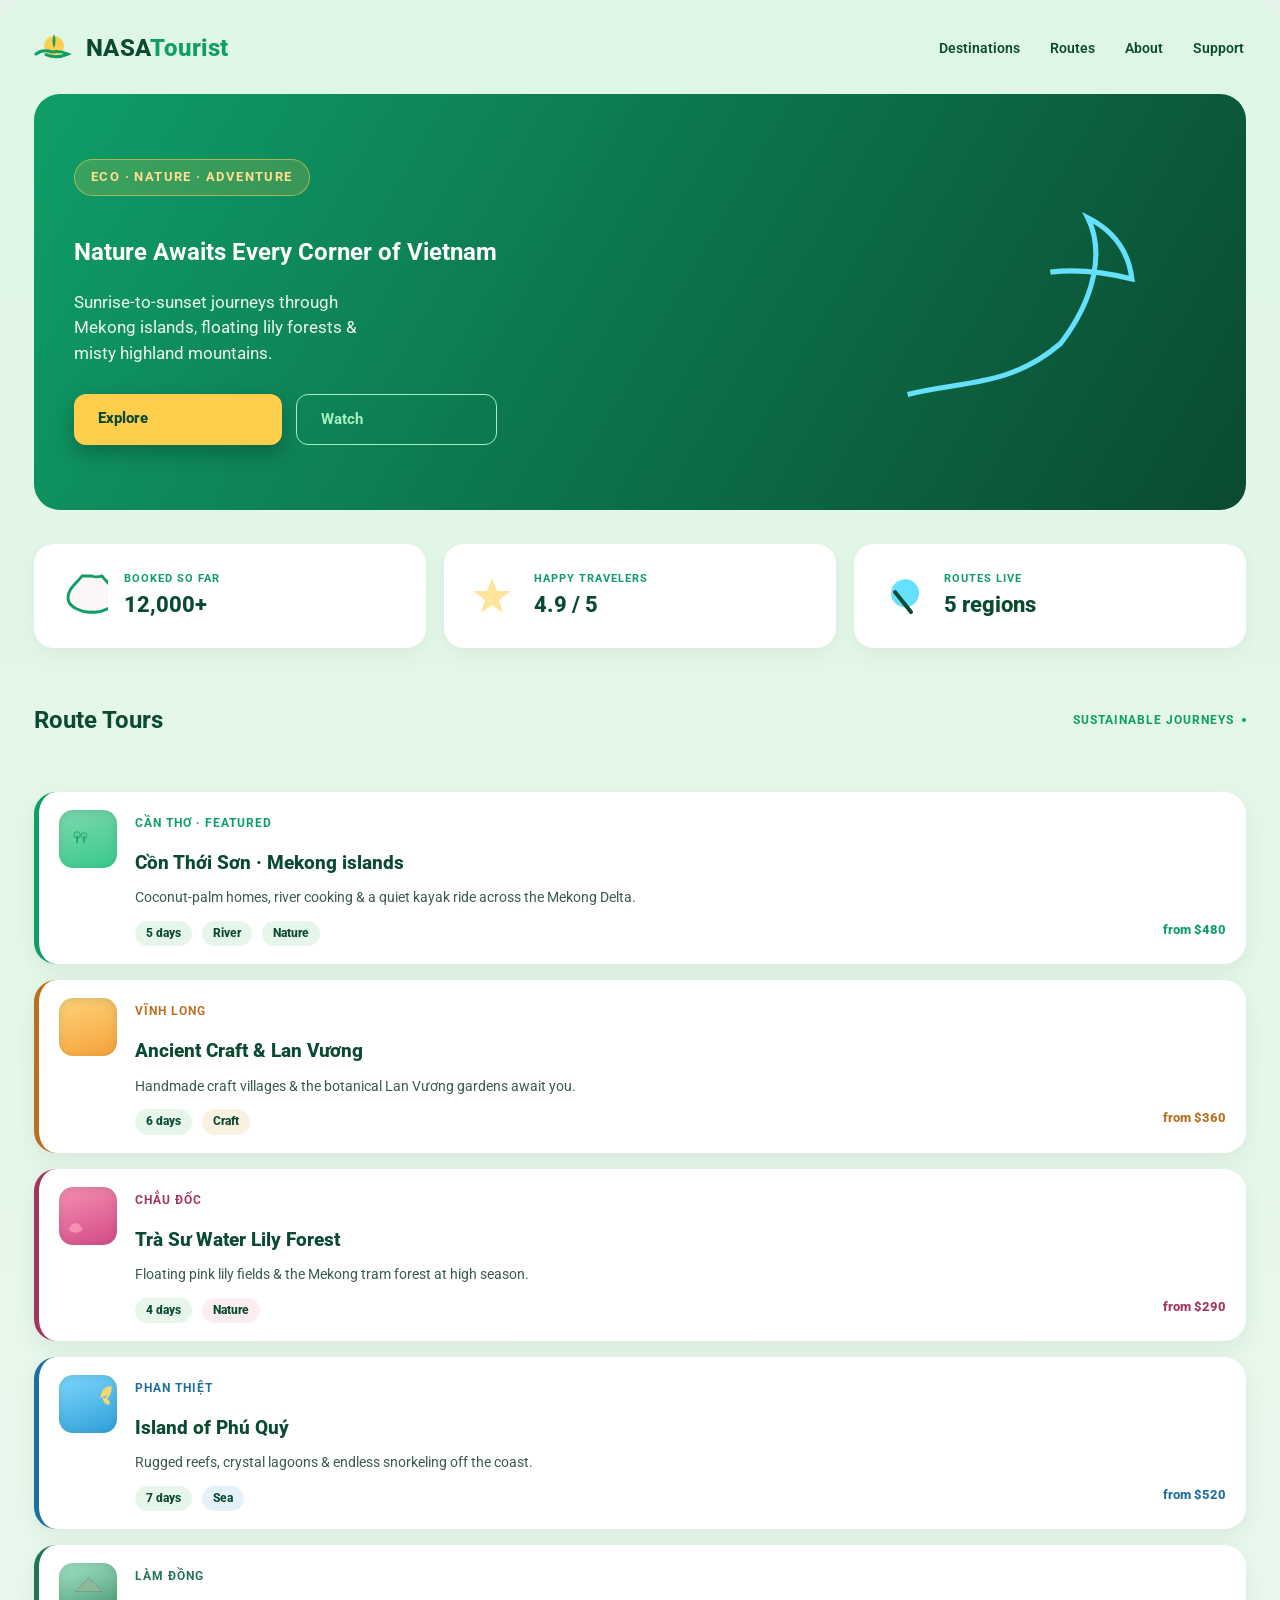
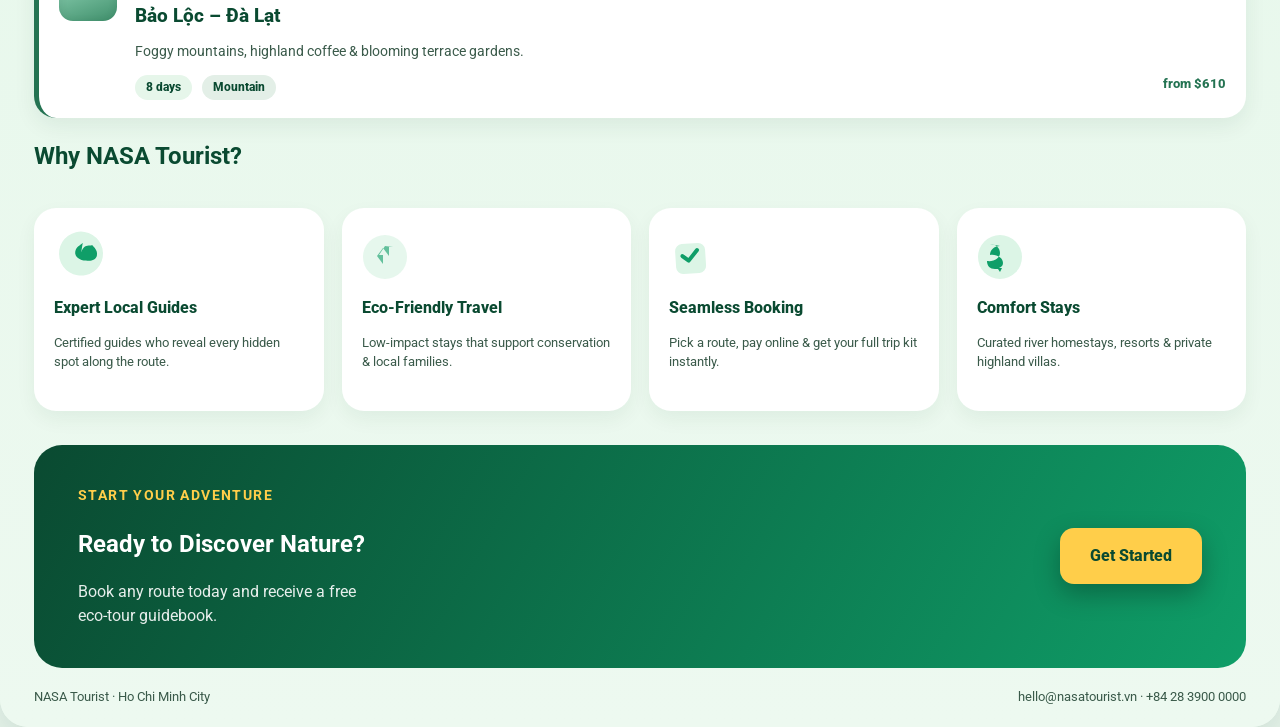
==== commit 94963d21: "new source" ====
--- a/index.html
+++ b/index.html
@@ -2,474 +2,207 @@
 <html lang="en">
 <head>
   <meta charset="UTF-8">
-  <meta name="viewport" content="width=device-width, initial-scale=1.0">
-  <title>TerraWander — Eco Adventures in Ho Chi Minh City</title>
-  <meta name="description" content="TerraWander — Ho Chi Minh City's nature-based ecotourism company crafting immersive inbound & outbound adventures through Vietnam's green landscapes.">
-  <meta name="keywords" content="ecotourism, Vietnam travel, Ho Chi Minh City tours, nature tours, sustainable travel, inbound travel, green tourism">
-  <meta name="author" content="TerraWander">
-  <link rel="canonical" href="https://terrawander.vn/">
-
-  <!-- Open Graph / Social -->
+  <meta name="viewport" content="width=device-width, initial-scale=1">
+  <title>Vietnam Nature Escapes — NASA Tourist Routes &amp; Eco Travel</title>
+  <meta name="description" content="Sunrise-to-sunset journeys through Mekong islands, floating lily forests &amp; misty highland mountains. Expert local guides, eco-friendly travel, &amp; seamless booking across 5 Vietnamese regions.">
+  <meta name="keywords" content="Vietnam travel, eco tourism, Mekong, nature tours, NASA Tourist, sustainable travel, lan wang">
+  <meta name="author" content="NASA Tourist">
+  <link rel="canonical" href="https://nasatourist.vn/">
   <meta property="og:type" content="website">
-  <meta property="og:title" content="TerraWander — Eco Adventures in Ho Chi Minh City">
-  <meta property="og:description" content="Immersive nature-based adventures through Vietnam's green landscapes.">
-  <meta property="og:image" content="https://terrawander.vn/og-cover.svg">
-  <meta property="og:url" content="https://terrawander.vn/">
+  <meta property="og:locale" content="en_US">
+  <meta property="og:title" content="NASA Tourist — Vietnam Nature Escapes">
+  <meta property="og:description" content="Eco-friendly journeys across Vietnam: Cồn Thới Sơn, Trà Sư lily forest, Phú Quý island &amp; Đà Lạt highlands.">
+  <meta property="og:site_name" content="  NASA Tourist">
   <meta name="twitter:card" content="summary_large_image">
-
-  <!-- Fonts -->
+  <meta name="twitter:title" content="NASA Tourist — Vietnam Nature Escapes">
+  <meta name="twitter:description" content="Sunrise-to-sunset journeys through Vietnam's islands, floating lily forests &amp; misty highlands.">
   <link rel="preconnect" href="https://fonts.googleapis.com">
   <link rel="preconnect" href="https://fonts.gstatic.com" crossorigin>
-  <link href="https://fonts.googleapis.com/css2?family=Roboto+Condensed:wght@400;600;700&family=Roboto+Sans:wght@300;400;500;700&display=swap" rel="stylesheet">
-
-  <!-- Bootstrap 5 -->
-  <link rel="stylesheet" href="https://cdn.jsdelivr.net/npm/bootstrap@5.3.3/dist/css/bootstrap.min.css">
-  <link rel="stylesheet" href="https://cdn.jsdelivr.net/npm/bootstrap-icons@1.11.3/font/bootstrap-icons.min.css">
-
-  <!-- Structured data -->
-  <script type="application/ld+json">
-  {
-    "@context": "https://schema.org",
-    "@type": "TravelAgency",
-    "name": "TerraWander",
-    "description": "Nature-based ecotourism company based in Ho Chi Minh City offering inbound and outbound travel experiences.",
-    "url": "https://terrawander.vn/",
-    "address": {
-      "@type": "PostalAddress",
-      "addressLocality": "Ho Chi Minh City",
-      "addressCountry": "VN"
-    }
-  }
-  </script>
-
-  <link rel="stylesheet" href="css/style.css">
+  <link href="https://fonts.googleapis.com/css2?family=Roboto:wght@400;600;700;800&display=swap" rel="stylesheet">
+  <link rel="stylesheet" href="css/styles.css">
 </head>
 <body>
-
-  <!-- Top announce bar -->
-  <div class="announce-bar">
-    <div class="container d-flex align-items-center justify-content-center">
-      <div class="d-flex align-items-center gap-3 text-white fw-medium">
-        <i class="bi bi-envelope-fill"></i>
-        <span>Exclusive early-bird rates for Q3 — <a href="#book" class="text-white underline-hover">reserve your spot</a></span>
-      </div>
-    </div>
-  </div>
-
-  <!-- Navbar -->
-  <nav class="navbar navbar-expand-lg bg-bright navbar-light sticky-top shadow-sm" id="mainNav">
-    <div class="container">
-      <a class="navbar-brand d-flex align-items-center gap-2 fw-bold fs-4 text-dark" href="#">
-        <svg viewBox="0 0 40 40" class="brand-icon" width="38" height="38"><path d="M20 32s-11-8.5-11-17a6.5 6.5 0 0 1 13.9-1A10.8 10.8 0 0 1 20 32Z" fill="var(--tw-teal)"/><path d="M20 4c-2.5 6-6.5 10-6.5 15C13.5 19 20 32 20 32" fill="var(--tw-lime)" opacity="0.6"/><circle cx="21.5" cy="10.5" r="2.4" fill="var(--tw-saffron)"/></svg>
-        Terra<span class="text-tw-teal">Wander</span>
-      </a>
-      <button class="navbar-toggler border-0" type="button" data-bs-toggle="collapse" data-bs-target="#navMenu">
-        <span class="navbar-toggler-icon"></span>
-      </button>
-      <div class="collapse navbar-collapse justify-content-end" id="navMenu">
-        <ul class="navbar-nav align-items-center gap-lg">
-          <li class="nav-item"><a class="nav-link text-dark fw-medium" href="#destinations">Destinations</a></li>
-          <li class="nav-item"><a class="nav-link text-dark fw-medium" href="#experience">Experience</a></li>
-          <li class="nav-item"><a class="nav-link text-dark fw-medium" href="#why">Why Us</a></li>
-          <li class="nav-item"><a class="nav-link text-dark fw-medium" href="#testimonials">Reviews</a></li>
-          <li class="nav-item"><a class="btn btn-tw-teal fw-semibold px-4 rounded-pill ms-lg-3" href="#book">Book Now</a></li>
+  <main class="card" aria-labelledby="main-heading">
+
+    <!-- ===== Header / Nav ===== -->
+    <header class="site-header">
+      <div class="brand">
+        <svg aria-hidden="true" viewBox="0 0 40 40"><circle cx="20" cy="18" r="10" fill="#ffce4a"/><path d="M20 6c-2 5-2 10 0 14 2-5 2-10 0-14z" fill="#0f9e68"/><path d="M 2 26c4-3 10-4 16-2 5-1 11-.2 16 2-7 3-15 3.6-22 .6" fill="none" stroke="#0f9e68" stroke-width="3" stroke-linecap="round"/></svg>
+        <div class="brand-name">  NASA<span class="accent">Tourist</span></div>
+      </div>
+      <nav aria-label="Primary">
+        <ul class="main-nav">
+          <li><a href="#routes">Destinations</a></li>
+          <li><a href="#routes">Routes</a></li>
+          <li><a href="#about">About</a></li>
+          <li><a href="#why">Support</a></li>
         </ul>
-      </div>
-    </div>
-  </nav>
-
-  <!-- Hero -->
-  <header class="hero section py-5">
-    <div class="container py-lg-5">
-      <div class="row align-items-center g-5">
-        <div class="col-lg-6">
-          <span class="badge bg-light text-tw-teal border border-tw-teal px-3 py-2 fs-6 fw-semibold">Nature-based · Responsible · Based in Ho Chi Minh City</span>
-          <h1 class="hero-title text-dark fw-black">Wander Green. Reconnect Wild.</h1>
-          <p class="lead text-secondary mb-4" style="max-width: 22rem">TerraWander crafts immersive nature adventures through Vietnam's hidden landscapes — inbound for the curious traveler, outbound for the rest of the world.</p>
-          <div class="d-flex flex-wrap gap-3 mb-4">
-            <a href="#destinations" class="btn btn-tw-teal btn-lg fw-semibold px-5 rounded-pill">Explore Adventures</a>
-            <a href="#book" class="btn btn-outline-dark btn-lg fw-semibold px-5 rounded-pill">Plan a Trip</a>
-          </div>
-          <div class="d-flex flex-wrap gap-4 text-decoration-none" id="stats">
-            <div><strong class="d-block stat-num">12+</strong><span class="text-secondary small">Eco Trails</span></div>
-            <div><strong class="d-block stat-num">8.9/10</strong><span class="text-secondary small">Avg Guest Rating</span></div>
-            <div><strong class="d-block stat-num">94%</strong><span class="text-secondary small">Carbon Offset</span></div>
-          </div>
-        </div>
-        <div class="col-lg-6">
-          <div class="hero-visual">
-            <svg viewBox="0 0 500 500" class="hero-svg" width="100%" height="auto" aria-label="Lush tropical landscape">
-              <defs>
-                <linearGradient id="skyGrad" x1="0" y1="0" x2="0" y2="1">
-                  <stop offset="0" stop-color="#7ed9c7"/><stop offset="1" stop-color="#a8e6cf"/>
-                </linearGradient>
-                <linearGradient id="mtnGrad" x1="0" y1="0" x2="0" y2="1">
-                  <stop offset="0" stop-color="#3a9d8f"/><stop offset="1" stop-color="#2d7d71"/>
-                </linearGradient>
-              </defs>
-              <rect width="500" height="500" fill="url(#skyGrad)"/>
-              <circle cx="390" cy="120" r="48" fill="#ffe08a" opacity="0.9"/>
-              <path d="M0 260 Q140 180 230 250 T500 230 L500 500 L0 500 Z" fill="url(#mtnGrad)" opacity="0.9"/>
-              <path d="M0 320 Q120 250 200 320 T500 310 L500 500 L0 500 Z" fill="#2d7d71"/>
-              <g fill="#2b937e" opacity="0.85">
-                <path d="M80 500 C60 430 90 400 100 340 C90 400 140 430 120 500 Z"/>
-                <path d="M330 500 C300 420 340 380 350 320 C340 380 410 420 380 500 Z"/>
-              </g>
-              <g stroke="#2b937e" stroke-width="3" fill="none" opacity="0.6">
-                <path d="M420 400 q0 -40 -25 -60"/><path d="M440 400 q0 -50 -25 -70"/>
-              </g>
-            </svg>
-          </div>
-        </div>
-      </div>
-    </div>
-  </header>
-
-  <!-- Logo / trust strip -->
-  <section class="py-4 bg-light">
-    <div class="container">
-      <p class="text-center text-uppercase fw-bold text-secondary small mb-3">As seen on</p>
-      <div class="d-flex flex-wrap align-items-center justify-content-center gap-5 text-secondary opacity-50">
-        <span class="fw-bold text-dark fs-5">GREEN</span>
-        <span class="fw-bold text-dark fs-5">WANDER</span>
-        <span class="fw-bold text-dark fs-5">NATURE</span>
-        <span class="fw-bold text-dark fs-5">VIETNAM</span>
-        <span class="fw-bold text-dark fs-5">ORBITAL</span>
-      </div>
-    </div>
-  </section>
-
-  <!-- Destinations -->
-  <section class="section py-5" id="destinations">
-    <div class="container py-lg-5">
-      <div class="text-center mb-5">
-        <span class="text-tw-teal fw-bold text-uppercase small letter-spacing-2">Where the wild leads you</span>
-        <h2 class="fw-bold text-dark" style="font-size: clamp(1.8rem, 3.5vw, 2.6rem)">Signature Eco Destinations</h2>
-        <p class="text-secondary mx-auto" style="max-width: 34rem">From misty mountain highlands to emerald mangrove estuaries — every stop is chosen for beauty, biodiversity, and genuine connection.</p>
-      </div>
-      <div class="row g-4">
-        <div class="col-md-6 col-lg-4">
-          <article class="card h-100 border-0 shadow-sm dest-card">
-            <div class="card-img-holder">
-              <svg viewBox="0 0 400 240" width="100%" height="180" aria-label="Ha Long Bay">
-                <rect width="400" height="240" fill="#dff3ee"/>
-                <circle cx="330" cy="55" r="28" fill="#ffe08a"/>
-                <path d="M0 150 Q100 110 200 140 T400 130 L400 240 L0 240 Z" fill="#4a9d92"/>
-                <g fill="#3d8a7f"><circle cx="120" cy="132" r="26"/><circle cx="160" cy="140" r="22"/><circle cx="240" cy="134" r="24"/><circle cx="290" cy="138" r="20"/></g>
-              </svg>
-            </div>
-            <div class="card-body p-4">
-              <h3 class="h5 fw-bold mb-1">Ha Long Bay Kayak</h3>
-              <p class="text-secondary mb-3 small">Paddle among limestonekarst towers through UNESCO waters at dawn.</p>
-              <a href="#book" class="btn btn-tw-teal btn-sm rounded-pill fw-semibold">Explore</a>
-            </div>
-          </article>
-        </div>
-        <div class="col-md-6 col-lg-4">
-          <article class="card h-100 border-0 shadow-sm dest-card">
-            <div class="card-img-holder">
-              <svg viewBox="0 0 400 240" width="100%" height="180" aria-label="Trang An">
-                <rect width="400" height="240" fill="#cfeecf"/>
-                <path d="M0 180 Q100 150 200 180 T400 170 L400 240 L0 240 Z" fill="#5bbd9a"/>
-                <g fill="#2d7d71"><path d="M150 240 C140 200 160 175 175 150 C160 175 180 200 170 240 Z"/><path d="M185 240 C178 205 192 182 205 162 C192 182 208 205 198 240 Z"/></g>
-              </svg>
-            </div>
-            <div class="card-body p-4">
-              <h3 class="h5 fw-bold mb-1">Trang An Boat Journey</h3>
-              <p class="text-secondary mb-3 small">Sail hand-carved junks through caves, wetlands and terraced hills.</p>
-              <a href="#book" class="btn btn-tw-teal btn-sm rounded-pill fw-semibold">Explore</a>
-            </div>
-          </article>
-        </div>
-        <div class="col-md-6 col-lg-4">
-          <article class="card h-100 border-0 shadow-sm dest-card">
-            <div class="card-img-holder">
-              <svg viewBox="0 0 400 240" width="100%" height="180" aria-label="Cau Dat Falls">
-                <rect width="400" height="240" fill="#e4f7ef"/>
-                <path d="M300 240 C290 200 310 180 320 150 C306 180 330 200 325 240 Z" fill="#4a9d92"/>
-                <path d="M320 150 C320 200 326 220 320 240 L312 240 C318 190 318 155 320 150 Z" fill="#bfe3e0"/>
-              </svg>
-            </div>
-            <div class="card-body p-4">
-              <h3 class="h5 fw-bold mb-1">Cau Dat Falls Trek</h3>
-              <p class="text-secondary mb-3 small">Multi-day trekking trail to the cascades of Binh Phu highlands.</p>
-              <a href="#book" class="btn btn-tw-teal btn-sm rounded-pill fw-semibold">Explore</a>
-            </div>
-          </article>
-        </div>
-        <div class="col-md-6 col-lg-4">
-          <article class="card h-100 border-0 shadow-sm dest-card">
-            <div class="card-img-holder">
-              <svg viewBox="0 0 400 240" width="100%" height="180" aria-label="Cau Da Waterfalls">
-                <rect width="400" height="240" fill="#d9f2ea"/>
-                <path d="M60 240 C55 200 70 160 82 120 C70 160 92 200 86 240 Z" fill="#3d8a7f"/>
-                <path d="M82 120 C82 190 88 210 82 240 L74 240 C80 175 80 125 82 120 Z" fill="#bfe3e0"/>
-              </svg>
-            </div>
-            <div class="card-body p-4">
-              <h3 class="h5 fw-bold mb-1">Cau Da Riverside</h3>
-              <p class="text-secondary mb-3 small">Rural homestay, farm-to-table cooking and bamboo rafting.</p>
-              <a href="#book" class="btn btn-tw-teal btn-sm rounded-pill fw-semibold">Explore</a>
-            </div>
-          </article>
-        </div>
-        <div class="col-md-6 col-lg-4">
-          <article class="card h-100 border-0 shadow-sm dest-card">
-            <div class="card-img-holder">
-              <svg viewBox="0 0 400 240" width="100%" height="180" aria-label="Mangrove Forest">
-                <rect width="400" height="240" fill="#d3f0e3"/>
-                <path d="M0 240 Q100 200 200 230 T400 215 L400 240 L0 240 Z" fill="#5bbd9a"/>
-                <g stroke="#2b937e" stroke-width="3" fill="none" opacity="0.7">
-                  <path d="M120 240 M110 215"/><path d="M140 238 M130 210"/><path d="M260 240 M250 215"/><path d="M280 238 M270 210"/>
-                </g>
-              </svg>
-            </div>
-            <div class="card-body p-4">
-              <h3 class="h5 fw-bold mb-1" id="experience-hook">Mangrove Canopy Walk</h3>
-              <p class="text-secondary mb-3 small">Guided canopy walk to spot dugong, birdlife and mangrove tides.</p>
-              <a href="#book" class="btn btn-tw-teal btn-sm rounded-pill fw-semibold">Explore</a>
-            </div>
-          </article>
-        </div>
-        <div class="col-md-6 col-lg-4">
-          <article class="card h-100 border-0 shadow-sm dest-card">
-            <div class="card-img-holder">
-              <svg viewBox="0 0 400 240" width="100%" height="180" aria-label="Dien Bien Safari">
-                <rect width="400" height="240" fill="#eef7e9"/>
-                <path d="M0 190 Q100 160 200 185 T400 175 L400 240 L0 240 Z" fill="#8fbf6a"/>
-                <ellipse cx="60" cy="178" rx="16" ry="10" fill="#6b4830"/>
-                <ellipse cx="150" cy="182" rx="14" ry="8" fill="#5a6b4a"/>
-              </svg>
-            </div>
-            <div class="card-body p-4">
-              <h3 class="h5 fw-bold mb-1">Nature Reserve Stay</h3>
-              <p class="text-secondary mb-3 small">Wildlife reserve safari and sustainable jungle cabin immersion.</p>
-              <a href="#book" class="btn btn-tw-teal btn-sm rounded-pill fw-semibold">Explore</a>
-            </div>
-          </article>
-        </div>
-      </div>
-    </div>
-  </section>
-
-  <!-- Experience -->
-  <section class="section bg-bright py-5" id="experience">
-    <div class="container py-lg-5">
-      <div class="row align-items-center g-5">
-        <div class="col-lg-5">
-          <div class="rounded-4 overflow-hidden border border-white shadow">
-            <svg viewBox="0 0 460 360" width="100%" height="100%" aria-label="Traveler exploring a forest">
-              <defs>
-                <linearGradient id="gSun" x1="0" y1="0" x2="0" y2="1"><stop offset="0" stop-color="#ffe08a"/><stop offset="1" stop-color="#ffd769"/></linearGradient>
-              </defs>
-              <rect width="460" height="360" fill="#f4fdf9"/>
-              <circle cx="360" cy="90" r="55" fill="url(#gSun)" opacity="0.9"/>
-              <path d="M0 220 Q110 150 200 210 T460 195 L460 360 L0 360 Z" fill="#3a9d8f"/>
-              <g fill="#2b937e" opacity="0.9">
-                <path d="M60 360 C30 270 75 230 95 160 C85 230 135 270 110 360 Z"/>
-                <path d="M300 360 C270 260 310 220 330 150 C320 220 380 260 350 360 Z"/>
-              </g>
-              <circle cx="230" cy="150" r="34" fill="#f0c17a"/>
-            </svg>
-          </div>
-        </div>
-        <div class="col-lg-7">
-          <span class="text-tw-teal fw-bold text-uppercase small letter-spacing-2">The TerraWander Way</span>
-          <h2 class="fw-bold text-dark mb-4" style="font-size: clamp(1.8rem, 3.5vw, 2.6rem)">Travel with purpose, not just for photos.</h2>
-          <div class="row g-4">
-            <div class="col-6">
-              <div class="d-flex gap-3">
-                <div class="icon-circle bg-tw-teal bg-opacity-10 text-tw-teal d-flex align-items-center justify-content-center rounded-circle" style="min-width:52px;height:52px"><i class="bi bi-tree fs-4"></i></div>
-                <div><h3 class="h6 fw-bold mb-1">Eco-First</h3><p class="text-secondary small mb-0">Low-impact itineraries certified for sustainability.</p></div>
-              </div>
-            </div>
-            <div class="col-6">
-              <div class="d-flex gap-3">
-                <div class="icon-circle bg-tw-saffron bg-opacity-15 text-tw-saffron d-flex align-items-center justify-content-center rounded-circle" style="min-width:52px;height:52px"><i class="bi bi-hand-index-thumb fs-4"></i></div>
-                <div><h3 class="h6 fw-bold mb-1">Local Impact</h3><p class="text-secondary small mb-0">Direct revenue to villages & rangers.</p></div>
-              </div>
-            </div>
-            <div class="col-6">
-              <div class="d-flex gap-3">
-                <div class="icon-circle bg-tw-teal bg-opacity-10 text-tw-teal d-flex align-items-center justify-content-center rounded-circle" style="min-width:52px;height:52px"><i class="bi bi-compass fs-4"></i></div>
-                <div><h3 class="h6 fw-bold mb-1">Curated Trails</h3><p class="text-secondary small mb-0">Hand-picked guides who love this land.</p></div>
-              </div>
-            </div>
-            <div class="col-6">
-              <div class="d-flex gap-3">
-                <div class="icon-circle bg-lime bg-opacity-20 text-dark d-flex align-items-center justify-content-center rounded-circle" style="min-width:52px;height:52px"><i class="bi bi-gear-wide-connected fs-4"></i></div>
-                <div><h3 class="h6 fw-bold mb-1">Smart Booking</h3><p class="text-secondary small mb-0">All-in planning in one secure dashboard.</p></div>
-              </div>
-            </div>
-          </div>
-        </div>
-      </div>
-    </div>
-  </section>
-
-  <!-- Why Us -->
-  <section class="section py-5" id="why">
-    <div class="container py-lg-5">
-      <div class="text-center mb-5">
-        <span class="text-tw-teal fw-bold text-uppercase small letter-spacing-2">What travelers trust</span>
-        <h2 class="fw-bold text-dark" style="font-size: clamp(1.8rem, 3.5vw, 2.6rem)">A growing brand, a greener purpose</h2>
-      </div>
-      <div class="row g-4 text-center">
-        <div class="col-6 col-lg-3"><strong class="display-5 fw-black text-tw-teal">180+</strong><p class="text-secondary small mt-2 mb-0">Adventurers onboard</p></div>
-        <div class="col-6 col-lg-3"><strong class="display-5 fw-black text-tw-teal">6</strong><p class="text-secondary small mt-2 mb-0">Partner regions</p></div>
-        <div class="col-6 col-lg-3"><strong class="display-5 fw-black text-tw-teal">Tons</strong><p class="text-secondary small mt-2 mb-0">Co2 offset annually</p></div>
-        <div class="col-6 col-lg-3"><strong class="display-5 fw-black text-tw-teal">24/7</strong><p class="text-secondary small mt-2 mb-0">Local support team</p></div>
-      </div>
-    </div>
-  </section>
-
-  <!-- Testimonials -->
-  <section class="section bg-light py-5" id="testimonials">
-    <div class="container py-lg-5">
-      <div class="text-center mb-5">
-        <span class="text-tw-teal fw-bold text-uppercase small letter-spacing-2">Loved by explorers</span>
-        <h2 class="fw-bold text-dark" style="font-size: clamp(1.8rem, 3.5vw, 2.6rem)">Stories from the trail</h2>
-      </div>
-      <div class="row g-4">
-        <div class="col-md-4">
-          <div class="card border-0 shadow-sm h-100 p-4 review-card"><i class="bi bi-quote text-tw-teal fs-3"></i>
-            <p class="text-dark mb-3">"Our crew was in awe of every turn. The guides knew every bird by name — and every little cause that made it worth waking up early."</p>
-            <div class="d-flex align-items-center gap-3 mt-auto">
-              <svg viewBox="0 0 48 48" width="44" height="44"><circle cx="24" cy="24" r="24" fill="#a8e6cf"/><text x="24" y="24" text-anchor="middle" dy=".36em" font-size="20">L</text></svg>
-              <div><strong class="d-block text-dark">Liam Reeves</strong><small class="text-secondary">From London · UK</small></div>
-            </div>
-          </div>
-        </div>
-        <div class="col-md-4">
-          <div class="card border-0 shadow-sm h-100 p-4 review-card"><i class="bi bi-quote text-tw-teal fs-3"></i>
-            <p class="text-dark mb-3">"Seamless outbound planning for our family. Sensible pricing, zero stress, and the dugong spotting was a highlight we still talk about."</p>
-            <div class="d-flex align-items-center gap-3 mt-auto">
-              <svg viewBox="0 0 48 48" width="44" height="44"><circle cx="24" cy="24" r="24" fill="#ffe08a"/><text x="24" y="24" text-anchor="middle" dy=".36em" font-size="20">S</text></svg>
-              <div><strong class="d-block text-dark">Sofia Marchetti</strong><small class="text-secondary">Family trip · Italy</small></div>
-            </div>
-          </div>
-        </div>
-        <div class="col-md-4">
-          <div class="card border-0 shadow-sm h-100 p-4 review-card"><i class="bi bi-quote text-tw-teal fs-3"></i>
-            <p class="text-dark mb-3">"Felt genuinely responsible. Money went to the village, meals were incredible, and I left with far more than souvenirs."</p>
-            <div class="d-flex align-items-center gap-3 mt-auto">
-            <svg viewBox="0 0 48 48" width="44" height="44"><circle cx="24" cy="24" r="24" fill="#ffa07a"/><text x="24" y="24" text-anchor="middle" dy=".36em" font-size="20">A</text></svg>
-              <div><strong class="d-block text-dark">Aisha Okonkwo</strong><small class="text-secondary">Solo traveler · Nigeria</small></div>
-            </div>
-          </div>
-        </div>
-      </div>
-    </div>
-  </section>
-
-  <!-- CTA / Contact -->
-  <section class="section py-5" id="book">
-    <div class="container py-lg-5">
-      <div class="row gx-4 gy-4">
-        <div class="col-lg-6 contact-visual">
-          <div class="contact-visual-card">
-            <svg viewBox="0 0 360 420" width="100%" height="100%" aria-label="Ready to explore">
-              <rect width="360" height="420" fill="#2d7d71"/>
-              <rect width="360" height="420" fill="url(#lake-grad)"/>
-              <defs>
-                <linearGradient id="lake-grad" x1="0" y1="0" x2="0" y2="1">
-                  <stop offset="0" stop-color="#5fe0cd" stop-opacity="0.9"/>
-                  <stop offset="1" stop-color="#164b43" stop-opacity="0.95"/>
-                </linearGradient>
-              </defs>
-              <circle cx="82" cy="108" r="58" fill="#ffe08a" opacity="0.95"/>
-              <path d="M0 230 C110 185 170 235 270 208 C320 197 360 224 360 224 L360 420 L0 420 Z" fill="#1f5f56"/>
-              <path d="M0 300 C120 268 200 305 360 275 L360 420 L0 420 Z" fill="#15433c"/>
-              <g fill="#123a32" opacity="0.9">
-                <path d="M150 420 C128 335 158 300 178 245 C166 300 206 335 162 420 Z"/>
-                <path d="M258 420 C236 325 272 280 298 210 C283 278 326 325 200 420 Z"/>
-              </g>
-            </svg>
-          </div>
-        </div>
-        <div class="col-lg-6 contact-form-side">
-          <div class="contact-form">
-            <span class="contact-eyebrow">Get started</span>
-            <h2 class="fw-black">Start your green escape</h2>
-            <p class="contact-subtext">Tell us where you dream to wander and we'll craft the trail.</p>
-            <form class="row g-3" novalidate>
-              <div class="col-12">
-                <label class="form-label small fw-semibold">Full name</label>
-                <input type="text" class="form-control" placeholder="Jane Doe" required>
-              </div>
-              <div class="col-md-6">
-                <label class="form-label small fw-semibold">Email</label>
-                <input type="email" class="form-control" placeholder="jane@example.com" required>
-              </div>
-              <div class="col-md-6">
-                <label class="form-label small fw-semibold">Preferred destination</label>
-                <select class="form-select">
-                  <option>Ha Long Bay Kayak</option>
-                  <option>Trang An Boat Journey</option>
-                  <option>Cau Dat Falls Trek</option>
-                  <option>Any adventure</option>
-                </select>
-              </div>
-              <div class="col-12">
-                <label class="form-label small fw-semibold">Travel date</label>
-                <input type="date" class="form-control" style="max-width: 34%;">
-              </div>
-              <div class="col-12">
-                <button type="submit" class="btn btn-tw-teal btn-lg fw-semibold px-5 rounded-pill w-100">Request Itinerary</button>
-              </div>
-              <div class="col-12 text-center text-success fw-medium small mt-3 d-none" id="bookSuccess">Thanks! We'll be in touch within 24 hours 🌿</div>
-            </form>
-          </div>
-        </div>
-      </div>
-    </div>
-  </section>
-
-  <!-- Footer -->
-  <footer class="footer bg-dark text-light py-5">
-    <div class="container">
-      <div class="row g-4">
-        <div class="col-lg-5">
-          <a class="d-flex align-items-center gap-2 fw-bold fs-4 text-white mb-3" href="#"><svg viewBox="0 0 40 40" width="34" height="34"><path d="M20 32s-11-8.5-11-17a6.5 6.5 0 0 1 13.9-1A10.8 10.8 0 0 1 20 32Z" fill="#4fd1b0"/></svg>Terra<span class="text-info">Wander</span></a>
-          <p class="text-secondary small">Ho Chi Minh City's nature-based ecotourism guide, crafting inbound and outbound adventures with the planet in mind.</p>
-          <div class="d-flex gap-3">
-            <a href="#" class="text-light"><i class="bi bi-instagram fs-5"></i></a>
-            <a href="#" class="text-light"><i class="bi bi-facebook fs-5"></i></a>
-            <a href="#" class="text-light"><i class="bi bi-youtube fs-5"></i></a>
-            <a href="#" class="text-light"><i class="bi bi-tiktok fs-5"></i></a>
-          </div>
-        </div>
-        <div class="col-6 col-lg-3"><h3 class="h6 text-white">Company</h3>
-          <ul class="list-unstyled">
-            <li><a href="#destinations" class="link-light link-opacity text-secondary">Destinations</a></li>
-            <li><a href="#experience" class="link-light link-opacity text-secondary">Experience</a></li>
-            <li><a href="#testimonials" class="link-light link-opacity text-secondary">Reviews</a></li>
-            <li><a href="#book" class="link-light link-opacity text-secondary">Contact</a></li>
-          </ul></div>
-        <div class="col-6 col-lg-4"><h3 class="h6 text-white">Follow us</h3>
-          <ul class="list-unstyled">
-            <li><a href="#" class="link-light text-secondary">Newsletter</a></li>
-            <li><a href="#" class="link-light text-secondary">Sustainability report</a></li>
-            <li><a href="#" class="link-light text-secondary">Careers</a></li>
-            <li><a href="#" class="link-light text-secondary">Privacy</a></li>
-          </ul></div>
-      </div>
-      <hr class="border-secondary my-4">
-      <div class="d-flex flex-wrap justify-content-between gap-2 small text-secondary">
-        <span>&copy; 2025 TerraWander. All rights reserved.</span>
-        <span>Made with 🌿 in Ho Chi Minh City</span>
-      </div>
-    </div>
-  </footer>
-
-  <!-- Back to top -->
-  <button class="back-to-top btn btn-tw-teal btn-floating d-none" id="toTop" aria-label="Back to top">
-    <i class="bi bi-arrow-up"></i>
-  </button>
-
-  <script src="https://cdn.jsdelivr.net/npm/jquery@3.7.1/dist/jquery.min.js"></script>
-  <script src="https://cdn.jsdelivr.net/npm/bootstrap@5.3.3/dist/js/bootstrap.bundle.min.js"></script>
-  <script src="js/main.js"></script>
+      </nav>
+    </header>
+
+    <!-- ===== Hero ===== -->
+    <section class="hero route-teal" aria-labelledby="hero-heading">
+      <div class="hero-content">
+        <span class="hero-badge">  ECO · NATURE · ADVENTURE</span>
+        <h1 id="hero-heading">Nature Awaits Every Corner of Vietnam</h1>
+        <p class="hero-desc">Sunrise-to-sunset journeys through Mekong islands, floating lily forests &amp; misty highland mountains.<a href="#routes" rel="noopener"></a></p>
+        <div class="btn-row">
+          <a href="#routes" class="btn btn-primary">  Explore</a>
+          <a href="#routes" class="btn btn-secondary">  Watch</a>
+        </div>
+      </div>
+      <svg class="hero-art" width="340" height="340" viewBox="0 0 200 200" aria-hidden="true"><g fill="none" stroke="#66e0ff" stroke-width="3"><path d="M20 150c30-8 60-4 90-30 20-26 26-54 16-74 16 8 24 20 26 36-16-4-32-6-48-4"/><animateTransform attributeName="transform" type="translate" values="0 0; 6 6; 0 0" dur="5s" repeatCount="indefinite"/></g></svg>
+    </section>
+
+    <!-- ===== Stats ===== -->
+    <ul class="stats" aria-label="Highlights">
+      <li class="stat">
+        <svg class="stat-icon" aria-hidden="true" viewBox="0 0 52 52"><path d="M26 6c-5 7-14 12-14 22 0 9 14 15 24 14 10 1 24-5 24-14 0-10-9-15-14-22-3 1-8 1-10 0z" fill="#fcf6f6e6" stroke="#0f9e68" stroke-width="3" stroke-linejoin="round"/></svg>
+        <div><div class="stat-label">  Booked so far</div><div class="stat-value">12,000+</div></div>
+      </li>
+      <li class="stat">
+        <svg class="stat-icon" aria-hidden="true" viewBox="0 0 52 52"><polygon points="26,8 31,21 45,21 33,30 37,43 26,35 15,43 19,30 7,21 21,21" fill="#ffce4a"/><animate attributeName="opacity" values="1; .4; 1" dur="3s" repeatCount="indefinite"/></svg>
+        <div><div class="stat-label">  Happy travelers</div><div class="stat-value">4.9  / 5</div></div>
+      </li>
+      <li class="stat">
+        <svg class="stat-icon" aria-hidden="true" viewBox="0 0 52 52"><circle cx="26" cy="26" r="14" fill="#66e0ff"/><path d="M16 26l6 6 12 12" fill="none" stroke="#0a4a31" stroke-width="4" stroke-linecap="round" stroke-linejoin="round"/><animateTransform attributeName="transform" type="rotate" values="-12 26 26; 12 26 26; -12 26 26" dur="3s" repeatCount="indefinite"/></svg>
+        <div><div class="stat-label">  Routes live</div><div class="stat-value">5 regions</div></div>
+      </li>
+    </ul>
+
+    <!-- ===== Route Tours ===== -->
+    <section id="routes" class="routes-list" aria-labelledby="routes-heading">
+      <div class="section-head">
+        <h2 id="routes-heading">  Route Tours</h2>
+        <span class="section-tag">  SUSTAINABLE JOURNEYS<span class="dot"></span></span>
+      </div>
+
+      <article class="route route-teal">
+        <div class="route-icon" aria-hidden="true">
+          <svg viewBox="0 0 400 200"><g fill="#0f9e68"><rect x="120" y="78" width="10" height="55" rx="4"/><circle cx="125" cy="76" r="22" fill="none" stroke="#1a9d5a" stroke-width="6"/><rect x="168" y="82" width="9" height="50" rx="4"/><circle cx="172" cy="80" r="20" fill="none" stroke="#1a9d5a" stroke-width="5"/></g></svg>
+        </div>
+        <div class="route-body">
+          <span class="route-badge">  CẦN THƠ · FEATURED</span>
+          <h3 class="route-title">Cồn Thới Sơn · Mekong islands</h3>
+          <p class="route-desc">  Coconut-palm homes, river cooking &amp; a quiet kayak ride across the Mekong Delta.</p>
+          <div class="route-tags">
+            <span class="route-tag">5 days</span>
+            <span class="route-tag">River</span>
+            <span class="route-tag type">Nature</span>
+            <span class="route-price">from $480</span>
+          </div>
+        </div>
+      </article>
+
+      <article class="route route-orange">
+        <div class="route-icon" aria-hidden="true">
+          <svg viewBox="0 0 210 200"><g fill="#f6bcfff"/><animate attributeName="opacity" values="1; .4; 1" dur="3s" repeatCount="indefinite"/></svg>
+        </div>
+        <div class="route-body">
+          <span class="route-badge">  VĨNH LONG</span>
+          <h3 class="route-title">  Ancient Craft &amp; Lan Vương</h3>
+          <p class="route-desc">Handmade craft villages &amp; the botanical Lan Vương gardens await you.</p>
+          <div class="route-tags">
+            <span class="route-tag">  6 days</span>
+            <span class="route-tag type">  Craft</span>
+            <span class="route-price">from $360</span>
+          </div>
+        </div>
+      </article>
+
+      <article class="route route-rose">
+        <div class="route-icon" aria-hidden="true">
+          <svg viewBox="0 0 210 200"><g fill="#f78fb3"><ellipse cx="60" cy="148" rx="24" ry="14"/><ellipse cx="60" cy="138" rx="16" ry="10"/></g></svg>
+        </div>
+        <div class="route-body">
+          <span class="route-badge">  CHẲU ĐỐC</span>
+          <h3 class="route-title">  Trà Sư Water Lily Forest</h3>
+          <p class="route-desc">Floating pink lily fields &amp; the Mekong tram forest at high season.</p>
+          <div class="route-tags">
+            <span class="route-tag">  4 days</span>
+            <span class="route-tag type">  Nature</span>
+            <span class="route-price">from $290</span>
+          </div>
+        </div>
+      </article>
+
+      <article class="route route-blue">
+        <div class="route-icon" aria-hidden="true">
+          <svg viewBox="0 0 210 200"><g fill="#f6d76b"><path d="M150 80c0-24 16-44 40-44 2 20-6 38-16 46 8 6 12 14 8 22-14 0-24-12-24-28 6 6 14 6 14-6"/></g></svg>
+        </div>
+        <div class="route-body">
+          <span class="route-badge">  PHAN THIỆT</span>
+          <h3 class="route-title">Island of Phú Quý</h3>
+          <p class="route-desc">Rugged reefs, crystal lagoons &amp; endless snorkeling off the coast.</p>
+          <div class="route-tags">
+            <span class="route-tag">  7 days</span>
+            <span class="route-tag type">  Sea</span>
+            <span class="route-price">from $520</span>
+          </div>
+        </div>
+      </article>
+
+      <article class="route route-pine">
+        <div class="route-icon" aria-hidden="true">
+          <svg viewBox="0 0 210 200"><g fill="#8fb89a" stroke="#4c6a51" stroke-width="1"><polygon points="60 96 108 44 156 96"/></g></svg>
+        </div>
+        <div class="route-body">
+          <span class="route-badge">  LÀM ĐỒNG</span>
+          <h3 class="route-title">  Bảo Lộc – Đà Lạt</h3>
+          <p class="route-desc">Foggy mountains, highland coffee &amp; blooming terrace gardens.</p>
+          <div class="route-tags">
+            <span class="route-tag"> 8 days</span>
+            <span class="route-tag type">  Mountain</span>
+            <span class="route-price">from $610</span>
+          </div>
+        </div>
+      </article>
+    </section>
+
+    <!-- ===== Why NASA ===== -->
+    <section id="about" class="features-list" aria-labelledby="why-heading">
+      <h2 id="why-heading">  Why NASA Tourist?</h2>
+      <ul class="features-grid">
+        <li class="feature">
+          <svg class="feature-icon" aria-hidden="true" viewBox="0 0 46 46"><circle cx="23" cy="23" r="22" fill="#dcf5e6"/><path d="M23 12c-2 3-6 5-6 10 0 5 6 8 12 7 5 0 10-2 10-7 0-5-4-7-6-9-4 1-9 0-10 9z" fill="#0f9e68"/><animateTransform attributeName="transform" type="rotate" values="0 23 23; 10 23 23; 0 23 23; -10 23 23" dur="6s" repeatCount="indefinite"/></svg>
+          <h3 class="feature-title">  Expert Local Guides</h3>
+          <p class="feature-desc">Certified guides who reveal every hidden spot along the route.</p>
+        </li>
+        <li class="feature">
+          <svg class="feature-icon" aria-hidden="true" viewBox="0 0 46 46"><circle cx="23" cy="23" r="22" fill="#dcf5e6"/><path d="M23 12l-6 9h4v9l-6-8 6-8 6 8v-9h4z" fill="#0f9e68" opacity=".9"/><animate attributeName="opacity" values="1; .5; 1" dur="2.6s" repeatCount="indefinite"/></svg>
+          <h3 class="feature-title">  Eco-Friendly Travel</h3>
+          <p class="feature-desc">Low-impact stays that support conservation &amp; local families.</p>
+        </li>
+        <li class="feature">
+          <svg class="feature-icon" aria-hidden="true" viewBox="0 0 46 46"><rect x="8" y="8" width="30" height="30" rx="7" fill="#dcf5e6"/><path d="M15 20l6 5 9-10" fill="none" stroke="#0f9e68" stroke-width="4" stroke-linecap="round" stroke-linejoin="round"/><animateTransform attributeName="transform" type="rotate" values="-10 23 23; 10 23 23; -10 23 23" dur="2.2s" repeatCount="indefinite"/></svg>
+          <h3 class="feature-title">  Seamless Booking</h3>
+          <p class="feature-desc">Pick a route, pay online &amp; get your full trip kit instantly.</p>
+        </li>
+        <li class="feature">
+          <svg class="feature-icon" aria-hidden="true" viewBox="0 0 46 46"><circle cx="23" cy="23" r="22" fill="#dcf5e6"/><path d="M23 12c-6 0-10 4-10 9 7-1 13 3 13 8 0 3-2 4-4 5h3l-2 4-2-3h-3c-5 0-8-3-8-8 7 1 13-3 13-8 0-5-4-9-10-9z" fill="#0f9e68"/></svg>
+          <h3 class="feature-title">  Comfort Stays</h3>
+          <p class="feature-desc">Curated river homestays, resorts &amp; private highland villas.</p>
+        </li>
+      </ul>
+    </section>
+
+    <!-- ===== CTA ===== -->
+    <section class="cta" aria-labelledby="cta-heading">
+      <div class="cta-text">
+        <span class="cta-badge">  START YOUR ADVENTURE</span>
+        <h2 id="cta-heading">  Ready to Discover Nature?</h2>
+        <p class="cta-desc">Book any route today and receive a free eco-tour guidebook.</p>
+      </div>
+      <a href="#routes" class="cta-btn">   Get Started</a>
+    </section>
+
+    <!-- ===== Footer ===== -->
+    <footer class="site-footer">
+      <span>  NASA Tourist · Ho Chi Minh City</span>
+      <span>  hello@nasatourist.vn · <a href="https://84 900 0000">+84 28 3900 0000</a></span>
+    </footer>
+
+    <script src="https://cdn.jsdelivr.net/npm/jquery@3.7.1/dist/jquery.min.js"></script>
+  </main>
 </body>
 </html>
-
--- a/css/styles.css
+++ b/css/styles.css
@@ -0,0 +1,302 @@
+/* ============================================================
+   NASA Tourist — Vietnam travel landing page
+   Design tokens & core styles (extracted from inline styles)
+   ============================================================ */
+
+/* ---- Design tokens ---- */
+:root {
+  --green-900: #0a4a31;
+  --green-700: #0f9e68;
+  --green-soft: #3a5a4a;
+  --gold: #ffce4a;
+  --gold-text: #ffdf8f;
+  --cyan: #66e0ff;
+  --pill-bg: #e6f6ea;
+  --shadow-dark: rgba(9, 60, 38, 0.18);
+  --shadow-soft: rgba(9, 60, 38, 0.06);
+  --shadow-item: rgba(9, 60, 38, 0.07);
+}
+
+/* ---- Minimal box-sizing reset ---- */
+*, *::before, *::after { box-sizing: border-box; }
+
+/* ---- Typography & page ---- */
+html { -webkit-text-size-adjust: 100%; }
+
+body {
+  margin: 0;
+  font-family: 'Roboto', 'Segoe UI', system-ui, sans-serif;
+  color: var(--green-900);
+  background: #edf9f0;
+  line-height: 1.5;
+}
+
+a { text-decoration: none; color: inherit; }
+img, svg { display: block; max-width: 100%; }
+ul { margin: 0; padding: 0; list-style: none; }
+
+/* ---- Accent color variants used per route card ---- */
+.route-teal   { --accent: #0f9e68; }
+.route-orange { --accent: #b8701f; }
+.route-rose   { --accent: #a3345f; }
+.route-blue   { --accent: #1f6f9c; }
+.route-pine   { --accent: #247352; }
+
+/* ---- Focus visibility (keyboard / screen-reader) ---- */
+a:focus-visible, button:focus-visible { outline: 2px solid var(--green-700); outline-offset: 2px; }
+
+/* ============================================================
+   Layout shell
+   ============================================================ */
+.wrapper {
+  width: 960px;
+  max-width: 100%;
+  margin: 0 auto;
+  padding: 0 20px;
+}
+
+.card {
+  width: 100%;
+  min-height: 100vh;
+  border-radius: 28px;
+  background: linear-gradient(180deg, #dff6e5 0%, #edf9f0 100%);
+  padding: 28px 34px 20px;
+  position: relative;
+  box-shadow: 0 20px 60px var(--shadow-dark);
+}
+
+/* ============================================================
+   Header & brand
+   ============================================================ */
+.site-header {
+  display: flex;
+  align-items: center;
+  justify-content: space-between;
+  margin-bottom: 26px;
+}
+
+.brand {
+  display: flex;
+  align-items: center;
+  gap: 12px;
+}
+.brand svg { width: 40px; height: 40px; }
+.brand-name { font-size: 24px; font-weight: 800; letter-spacing: .3px; color: var(--green-900); }
+.brand-name .accent { color: var(--green-700); }
+
+.main-nav { display: flex; gap: 26px; }
+.main-nav a {
+  font-size: 14px;
+  font-weight: 600;
+  color: var(--green-900);
+  padding: 4px 2px;
+}
+.main-nav a:hover { color: var(--green-700); }
+
+/* ============================================================
+   Hero
+   ============================================================ */
+.hero {
+  display: flex;
+  align-items: center;
+  justify-content: space-between;
+  background: linear-gradient(120deg, #0f9e68 0%, #0a4a31 100%);
+  border-radius: 26px;
+  padding: 38px 40px;
+  color: #fff;
+  position: relative;
+  overflow: hidden;
+  margin-bottom: 28px;
+}
+.hero-content { position: relative; z-index: 2; }
+
+.hero-badge {
+  display: inline-block;
+  background: rgba(255, 206, 74, 0.18);
+  border: 1.5px solid rgba(255, 206, 74, 0.55);
+  color: var(--gold-text);
+  padding: 8px 16px;
+  border-radius: 999px;
+  font-size: 12.5px;
+  font-weight: 700;
+  letter-spacing: 1.4px;
+  margin-bottom: 18px;
+}
+.hero-title { margin: 0; font-size: 46px; line-height: 1.02; font-weight: 800; letter-spacing: -.5px; }
+.hero-desc { margin: 16px 0 0; max-width: 310px; font-size: 16.5px; line-height: 1.55; opacity: .92; }
+
+.btn-row { display: flex; gap: 14px; margin-top: 28px; }
+.btn {
+  padding: 13px 24px;
+  border-radius: 12px;
+  font-weight: 800;
+  font-size: 15px;
+  display: inline-block;
+  text-decoration: none;
+}
+.btn-primary { background: var(--gold); color: var(--green-900); box-shadow: 0 8px 20px rgba(0, 0, 0, 0.25); }
+.btn-secondary { padding: 13px 24px; border: 1.5px solid #a6f0c0; border-radius: 12px; font-weight: 700; font-size: 15px; color: #a6f0c0; background: transparent; }
+.btn-row .btn { flex: 1 1 auto; }
+
+/* ============================================================
+   Stat strip
+   ============================================================ */
+.stats { display: grid; grid-template-columns: repeat(3, 1fr); gap: 18px; margin-top: 34px; }
+.stat {
+  background: #fff;
+  border-radius: 20px;
+  padding: 26px 22px;
+  display: flex;
+  align-items: center;
+  gap: 16px;
+  box-shadow: 0 6px 18px var(--shadow-soft);
+}
+.stat-icon { width: 52px; height: 52px; flex-shrink: 0; }
+.stat-label { font-size: 11px; text-transform: uppercase; letter-spacing: 1px; color: var(--green-700); font-weight: 700; }
+.stat-value { font-size: 22px; font-weight: 800; color: var(--green-900); }
+
+/* ============================================================
+   Route tours
+   ============================================================ */
+.section-head {
+  display: flex;
+  align-items: center;
+  justify-content: space-between;
+  margin-bottom: 18px;
+  margin-top: 34px;
+}
+.section-title { font-size: 26px; font-weight: 800; color: var(--green-900); letter-spacing: -.3px; }
+.section-tag { font-size: 12px; color: var(--green-700); font-weight: 700; letter-spacing: 1px; display: inline-flex; align-items: center; gap: 8px; }
+.section-tag .dot { width: 4px; height: 4px; border-radius: 50%; background: var(--green-700); display: inline-block; }
+
+.routes-list { display: flex; flex-direction: column; gap: 16px; }
+
+.route {
+  background: #fff;
+  border-radius: 22px;
+  box-shadow: 0 8px 22px var(--shadow-item);
+  border-left: 5px solid var(--accent);
+  overflow: hidden;
+  display: flex;
+  align-items: flex-start;
+  gap: 18px;
+  padding: 18px 20px;
+}
+.route-icon {
+  width: 58px;
+  height: 58px;
+  border-radius: 14px;
+  background: var(--t);
+  display: grid;
+  place-items: center;
+  box-shadow: inset 0 2px 8px rgba(9, 60, 38, 0.15);
+  flex-shrink: 0;
+}
+.route-body { flex: 1; }
+.route-badge { font-size: 11.5px; font-weight: 700; letter-spacing: 1px; color: var(--accent); }
+.route-title { font-size: 19px; font-weight: 800; color: var(--green-900); margin-bottom: 5px; line-height: 1.1; }
+.route-desc { font-size: 13.5px; line-height: 1.5; color: var(--green-soft); }
+.route-tags { display: flex; gap: 10px; margin-top: 12px; flex-wrap: wrap; }
+.route-tag { font-size: 11.5px; font-weight: 800; color: var(--green-900); background: var(--pill-bg); padding: 4px 11px; border-radius: 999px; }
+.route-tag.type { background: #e3efe7; }
+.route-price { font-size: 12.5px; font-weight: 800; color: var(--accent); margin-left: auto; }
+
+/* per-route gradient + type-pill tint overrides */
+.route-teal   { --t: linear-gradient(160deg, #7fd8b0, #38c98a); } .route-teal   .route-tag.type { background: #e6f6ea; }
+.route-orange { --t: linear-gradient(160deg, #ffd479, #f4a13a); } .route-orange .route-tag.type { background: #faf1e0; }
+.route-rose   { --t: linear-gradient(160deg, #f78fb3, #d14b86); } .route-rose   .route-tag.type { background: #faeef1; }
+.route-blue   { --t: linear-gradient(160deg, #7fd8ff, #2e9fd6); } .route-blue   .route-tag.type { background: #e5f1f8; }
+.route-pine   { --t: linear-gradient(160deg, #a4e4c8, #3f8f6b); } .route-pine   .route-tag.type { background: #e3efe7; }
+
+/* ============================================================
+   Why NASA — feature grid
+   ============================================================ */
+.features-grid { display: grid; grid-template-columns: repeat(4, 1fr); gap: 18px; margin-top: 34px; }
+.feature {
+  background: #fff;
+  border-radius: 22px;
+  padding: 26px 20px;
+  box-shadow: 0 8px 20px var(--shadow-soft);
+}
+.feature-icon { width: 46px; height: 46px; margin-bottom: 14px; }
+.feature-title { font-size: 16px; font-weight: 800; color: var(--green-900); margin-bottom: 6px; }
+.feature-desc { font-size: 13px; color: var(--green-soft); line-height: 1.5; }
+
+/* ============================================================
+   CTA banner
+   ============================================================ */
+.cta {
+  margin-top: 34px;
+  background: linear-gradient(120deg, #0a4a31 0%, #0f9e68 100%);
+  border-radius: 28px;
+  padding: 40px 44px;
+  color: #fff;
+  display: flex;
+  align-items: center;
+  justify-content: space-between;
+}
+.cta-text { position: relative; z-index: 2; }
+.cta-badge { font-size: 14px; font-weight: 700; letter-spacing: 1.4px; color: var(--gold); margin-bottom: 10px; display: block; }
+.cta-title { margin: 0 0 10px; font-size: 32px; font-weight: 800; letter-spacing: -.3px; }
+.cta-desc { margin: 0; opacity: .9; font-size: 15.5px; max-width: 300px; }
+.cta-btn {
+  background: var(--gold);
+  color: var(--green-900);
+  padding: 16px 30px;
+  border-radius: 14px;
+  font-weight: 800;
+  font-size: 16px;
+  box-shadow: 0 10px 26px rgba(0, 0, 0, 0.28);
+  display: inline-block;
+  z-index: 2;
+  text-decoration: none;
+}
+
+/* ============================================================
+   Footer
+   ============================================================ */
+.site-footer {
+  margin-top: 20px;
+  display: flex;
+  align-items: center;
+  justify-content: space-between;
+  font-size: 12.5px;
+  color: var(--green-soft);
+}
+
+/* ============================================================
+   Responsive — tablet & mobile
+   ============================================================ */
+@media (max-width: 900px) {
+  .card { padding: 24px 20px; }
+  .wrapper { padding: 0 16px; }
+  .hero { padding: 34px 28px; }
+  .btn-row { flex-wrap: wrap; }
+  .btn-row .btn { flex: 1 1 44%; }
+  .hero-title { font-size: 38px; }
+}
+
+@media (max-width: 720px) {
+  .main-nav { gap: 16px; }
+  .stats { grid-template-columns: repeat(2, 1fr); }
+  .features-grid { grid-template-columns: repeat(2, 1fr); }
+  .section-head { flex-direction: column; gap: 8px; align-items: flex-start; }
+  .site-header { flex-wrap: wrap; gap: 12px; }
+  .site-footer { flex-direction: column; gap: 6px; text-align: center; }
+  .cta { flex-direction: column; text-align: center; gap: 20px; }
+  .cta-title { font-size: 26px; }
+}
+
+@media (max-width: 480px) {
+  .wrapper { padding: 0 14px; }
+  .main-nav { gap: 10px; font-size: 12px; }
+  .stats { grid-template-columns: 1fr; }
+  .features-grid { grid-template-columns: 1fr; }
+  .hero { flex-direction: column; text-align: center; gap: 18px; }
+  .hero-content { display: flex; flex-direction: column; align-items: center; gap: 14px; }
+  .hero-badge { margin-bottom: 0; }
+  .hero-desc { max-width: none; }
+  .hero-title { font-size: 32px; }
+  .cta { padding: 30px 24px; }
+  .cta-title { font-size: 24px; }
+}
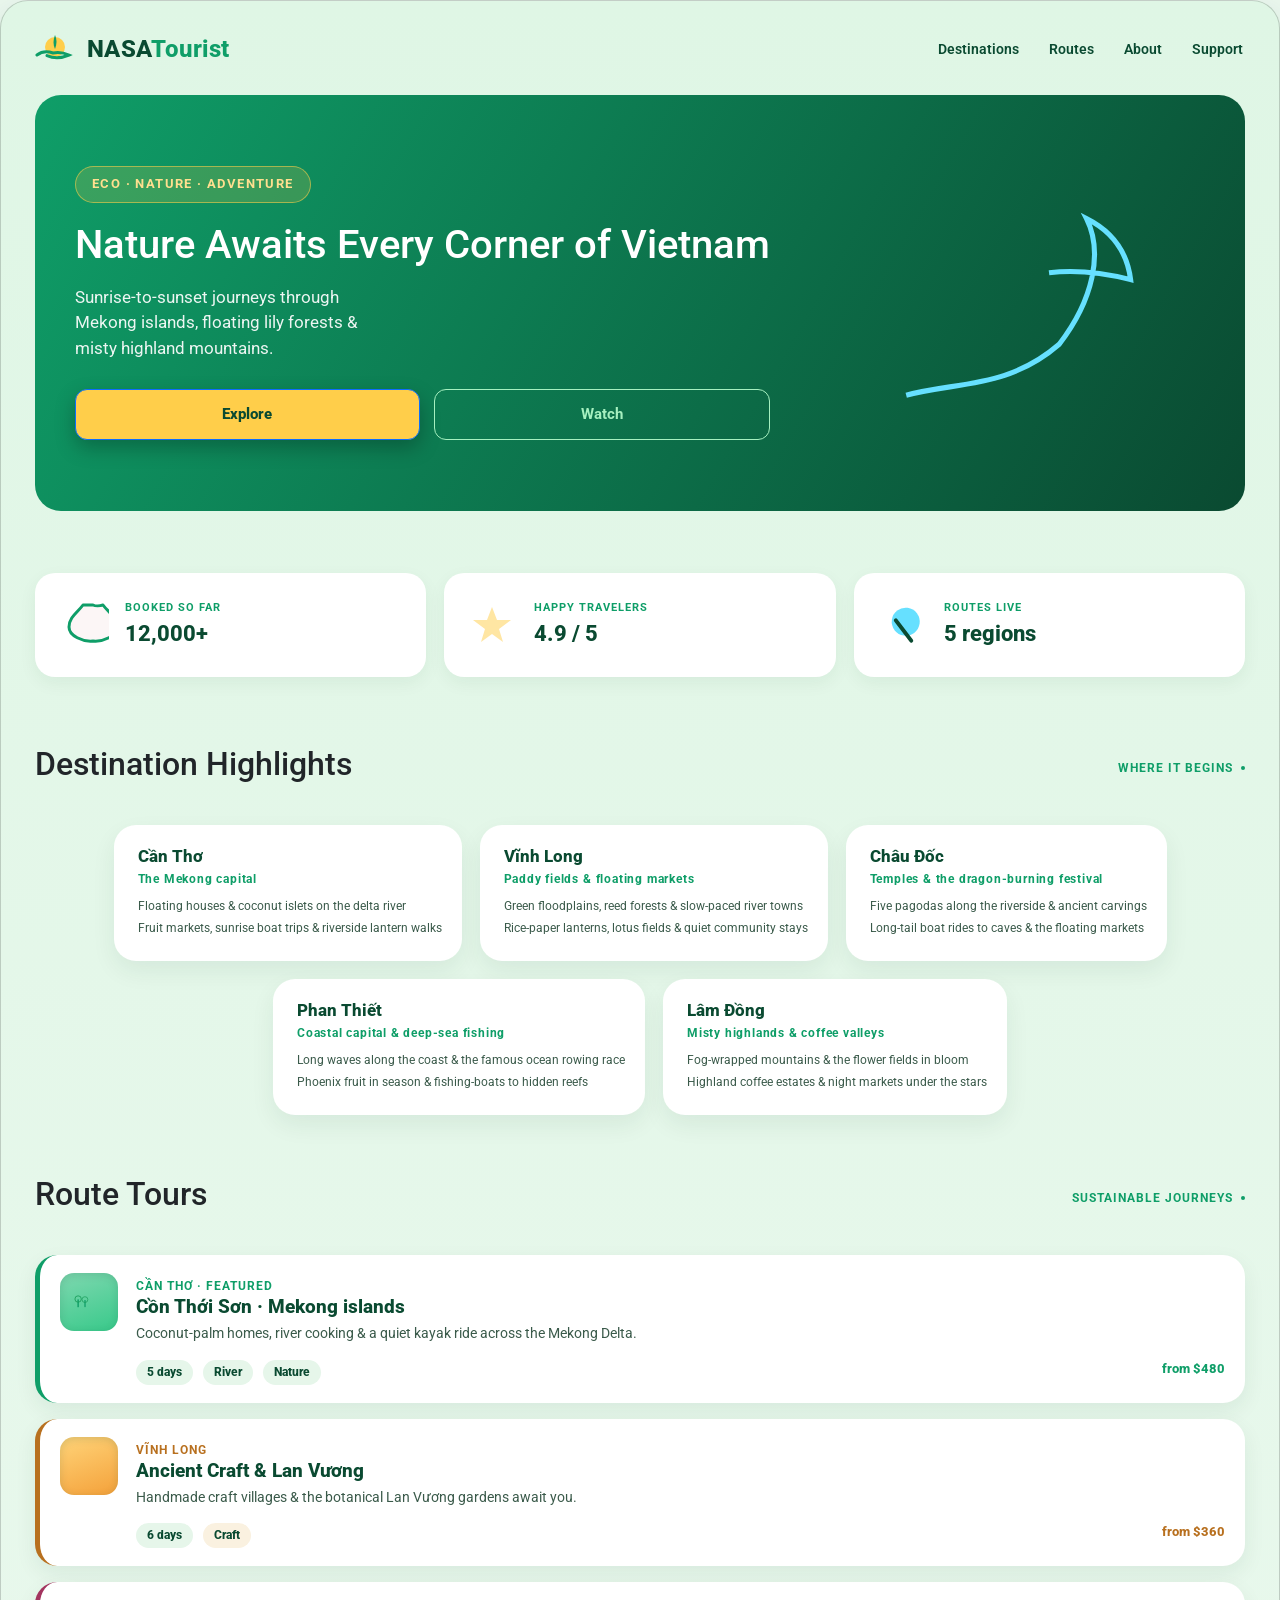
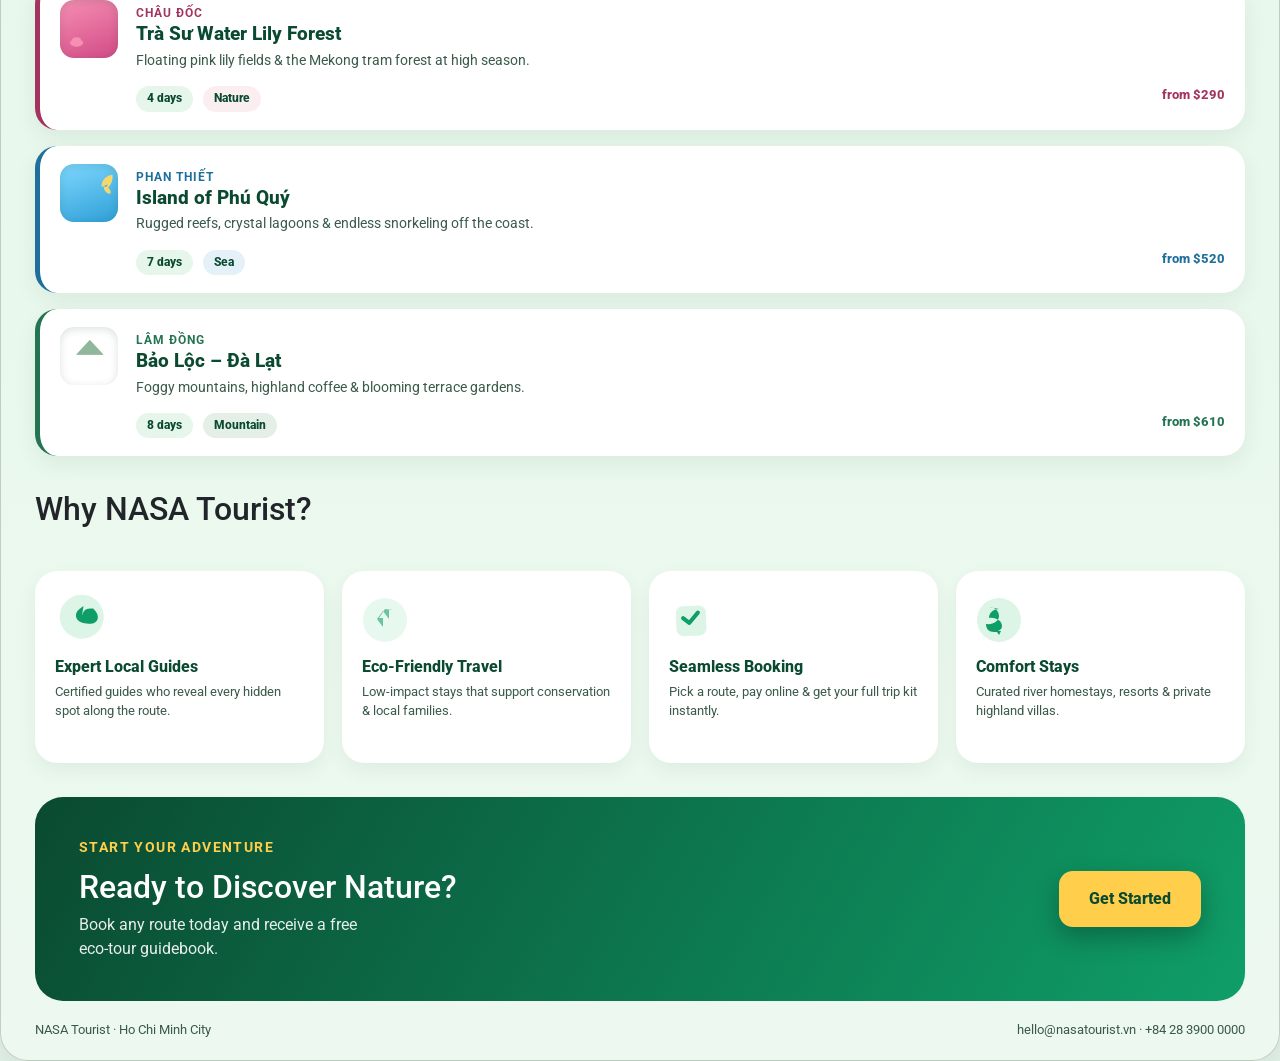
==== commit 720093f2: "Reflow Destination Highlights: 2-col centered flexbox, drop icon and Explore arrow" ====
--- a/index.html
+++ b/index.html
@@ -19,6 +19,9 @@
   <link rel="preconnect" href="https://fonts.googleapis.com">
   <link rel="preconnect" href="https://fonts.gstatic.com" crossorigin>
   <link href="https://fonts.googleapis.com/css2?family=Roboto:wght@400;600;700;800&display=swap" rel="stylesheet">
+
+  <link rel="stylesheet" href="https://cdn.jsdelivr.net/npm/bootstrap@5.3.3/dist/css/bootstrap.min.css">
+
   <link rel="stylesheet" href="css/styles.css">
 </head>
 <body>
@@ -70,6 +73,71 @@
       </li>
     </ul>
 
+    <!-- ===== Destination Highlights ===== -->
+    <section class="destinations-list" aria-labelledby="dest-heading">
+      <div class="section-head">
+        <h2 id="dest-heading">  Destination Highlights</h2>
+        <span class="section-tag">  WHERE IT BEGINS<span class="dot"></span></span>
+      </div>
+
+      <ul class="destinations-grid">
+        <li class="destination">
+          <div class="dest-body">
+            <h3 class="card-title">  Cần Thơ</h3>
+            <p class="card-loc">  The Mekong capital</p>
+            <ul class="card-desc">
+              <li>Floating houses &amp; coconut islets on the delta river</li>
+              <li>Fruit markets, sunrise boat trips &amp; riverside lantern walks</li>
+            </ul>
+          </div>
+        </li>
+
+        <li class="destination">
+          <div class="dest-body">
+            <h3 class="card-title">  Vĩnh Long</h3>
+            <p class="card-loc">  Paddy fields &amp; floating markets</p>
+            <ul class="card-info">
+              <li>Green floodplains, reed forests &amp; slow-paced river towns</li>
+              <li>Rice-paper lanterns, lotus fields &amp; quiet community stays</li>
+            </ul>
+          </div>
+        </li>
+
+        <li class="destination">
+          <div class="dest-body">
+            <h3 class="card-title">  Châu Đốc</h3>
+            <p class="card-loc">  Temples &amp; the dragon-burning festival</p>
+            <ul class="card-info">
+              <li>Five pagodas along the riverside &amp; ancient carvings</li>
+              <li>Long-tail boat rides to caves &amp; the floating markets</li>
+            </ul>
+          </div>
+        </li>
+
+        <li class="destination">
+          <div class="dest-body">
+            <h3 class="card-title">  Phan Thiết</h3>
+            <p class="card-loc">  Coastal capital &amp; deep-sea fishing</p>
+            <ul class="card-info">
+              <li>Long waves along the coast &amp; the famous ocean rowing race</li>
+              <li>Phoenix fruit in season &amp; fishing-boats to hidden reefs</li>
+            </ul>
+          </div>
+        </li>
+
+        <li class="destination">
+          <div class="dest-body">
+            <h3 class="card-title">  Lâm Đồng</h3>
+            <p class="card-loc">  Misty highlands &amp; coffee valleys</p>
+            <ul class="card-info">
+              <li>Fog-wrapped mountains &amp; the flower fields in bloom</li>
+              <li>Highland coffee estates &amp; night markets under the stars</li>
+            </ul>
+          </div>
+        </li>
+      </ul>
+    </section>
+
     <!-- ===== Route Tours ===== -->
     <section id="routes" class="routes-list" aria-labelledby="routes-heading">
       <div class="section-head">
@@ -115,7 +183,7 @@
           <svg viewBox="0 0 210 200"><g fill="#f78fb3"><ellipse cx="60" cy="148" rx="24" ry="14"/><ellipse cx="60" cy="138" rx="16" ry="10"/></g></svg>
         </div>
         <div class="route-body">
-          <span class="route-badge">  CHẲU ĐỐC</span>
+          <span class="route-badge">  CHÂU ĐỐC</span>
           <h3 class="route-title">  Trà Sư Water Lily Forest</h3>
           <p class="route-desc">Floating pink lily fields &amp; the Mekong tram forest at high season.</p>
           <div class="route-tags">
@@ -131,7 +199,7 @@
           <svg viewBox="0 0 210 200"><g fill="#f6d76b"><path d="M150 80c0-24 16-44 40-44 2 20-6 38-16 46 8 6 12 14 8 22-14 0-24-12-24-28 6 6 14 6 14-6"/></g></svg>
         </div>
         <div class="route-body">
-          <span class="route-badge">  PHAN THIỆT</span>
+          <span class="route-badge">  PHAN THIẾT</span>
           <h3 class="route-title">Island of Phú Quý</h3>
           <p class="route-desc">Rugged reefs, crystal lagoons &amp; endless snorkeling off the coast.</p>
           <div class="route-tags">
@@ -147,7 +215,7 @@
           <svg viewBox="0 0 210 200"><g fill="#8fb89a" stroke="#4c6a51" stroke-width="1"><polygon points="60 96 108 44 156 96"/></g></svg>
         </div>
         <div class="route-body">
-          <span class="route-badge">  LÀM ĐỒNG</span>
+          <span class="route-badge">  LÂM ĐỒNG</span>
           <h3 class="route-title">  Bảo Lộc – Đà Lạt</h3>
           <p class="route-desc">Foggy mountains, highland coffee &amp; blooming terrace gardens.</p>
           <div class="route-tags">
@@ -161,7 +229,9 @@
 
     <!-- ===== Why NASA ===== -->
     <section id="about" class="features-list" aria-labelledby="why-heading">
-      <h2 id="why-heading">  Why NASA Tourist?</h2>
+      <div class="section-head">
+      	<h2 id="why-heading">  Why NASA Tourist?</h2>
+      </div>
       <ul class="features-grid">
         <li class="feature">
           <svg class="feature-icon" aria-hidden="true" viewBox="0 0 46 46"><circle cx="23" cy="23" r="22" fill="#dcf5e6"/><path d="M23 12c-2 3-6 5-6 10 0 5 6 8 12 7 5 0 10-2 10-7 0-5-4-7-6-9-4 1-9 0-10 9z" fill="#0f9e68"/><animateTransform attributeName="transform" type="rotate" values="0 23 23; 10 23 23; 0 23 23; -10 23 23" dur="6s" repeatCount="indefinite"/></svg>
@@ -203,6 +273,20 @@
     </footer>
 
     <script src="https://cdn.jsdelivr.net/npm/jquery@3.7.1/dist/jquery.min.js"></script>
+  <script>
+    $(function () {
+      $('a[href^="#"]').on('click', function (e) {
+        var target = this.getAttribute('href');
+        if (!target || target === '#' || target.length < 2) return;
+        var $target = $(target);
+        if ($target.length) {
+          e.preventDefault();
+          $('html,body').animate({ scrollTop: $target.offset().top - 24 }, 650, 'swing');
+        }
+      });
+    });
+  </script>
+
   </main>
 </body>
 </html>
--- a/css/styles.css
+++ b/css/styles.css
@@ -1,6 +1,6 @@
 /* ============================================================
    NASA Tourist — Vietnam travel landing page
-   Design tokens & core styles (extracted from inline styles)
+   Design tokens &核心 styles (extracted from inline styles)
    ============================================================ */
 
 /* ---- Design tokens ---- */
@@ -206,7 +206,26 @@
 .route-orange { --t: linear-gradient(160deg, #ffd479, #f4a13a); } .route-orange .route-tag.type { background: #faf1e0; }
 .route-rose   { --t: linear-gradient(160deg, #f78fb3, #d14b86); } .route-rose   .route-tag.type { background: #faeef1; }
 .route-blue   { --t: linear-gradient(160deg, #7fd8ff, #2e9fd6); } .route-blue   .route-tag.type { background: #e5f1f8; }
-.route-pine   { --t: linear-gradient(160deg, #a4e4c8, #3f8f6b); } .route-pine   .route-tag.type { background: #e3efe7; }
+
+/* ============================================================
+   Destination highlights
+   ============================================================ */
+.destinations-list { display: flex; flex-direction: column; gap: 16px; margin-top: 34px; margin-bottom: 26px; }
+.destinations-grid { display: flex; justify-content: center; flex-wrap: wrap; gap: 18px; }
+.destination {
+  background: #fff;
+  border-radius: 22px;
+  display: block;
+  padding: 22px 20px 20px 24px;
+  box-shadow: 0 10px 24px var(--shadow-item);
+  overflow: hidden;
+}
+.dest-body { min-width: 0; }
+.card-title { font-size: 17px; font-weight: 800; color: var(--green-900); margin-bottom: 4px; line-height: 1.15; }
+.card-loc { font-size: 11.5px; font-weight: 700; color: var(--green-700); letter-spacing: .8px; margin-bottom: 9px; }
+.card-desc, .card-info { font-size: 12px; color: var(--green-soft); line-height: 1.5; }
+.card-desc li, .card-info li { margin-bottom: 4px; }
+
 
 /* ============================================================
    Why NASA — feature grid
@@ -280,23 +299,14 @@
   .main-nav { gap: 16px; }
   .stats { grid-template-columns: repeat(2, 1fr); }
   .features-grid { grid-template-columns: repeat(2, 1fr); }
+  .destinations-grid { flex-wrap: wrap; }
+  .destination { flex: 0 1 100%; }
   .section-head { flex-direction: column; gap: 8px; align-items: flex-start; }
   .site-header { flex-wrap: wrap; gap: 12px; }
+
   .site-footer { flex-direction: column; gap: 6px; text-align: center; }
   .cta { flex-direction: column; text-align: center; gap: 20px; }
   .cta-title { font-size: 26px; }
 }
 
-@media (max-width: 480px) {
-  .wrapper { padding: 0 14px; }
-  .main-nav { gap: 10px; font-size: 12px; }
-  .stats { grid-template-columns: 1fr; }
-  .features-grid { grid-template-columns: 1fr; }
-  .hero { flex-direction: column; text-align: center; gap: 18px; }
-  .hero-content { display: flex; flex-direction: column; align-items: center; gap: 14px; }
-  .hero-badge { margin-bottom: 0; }
-  .hero-desc { max-width: none; }
-  .hero-title { font-size: 32px; }
-  .cta { padding: 30px 24px; }
-  .cta-title { font-size: 24px; }
-}
+.cta-title { font-size: 24px; }
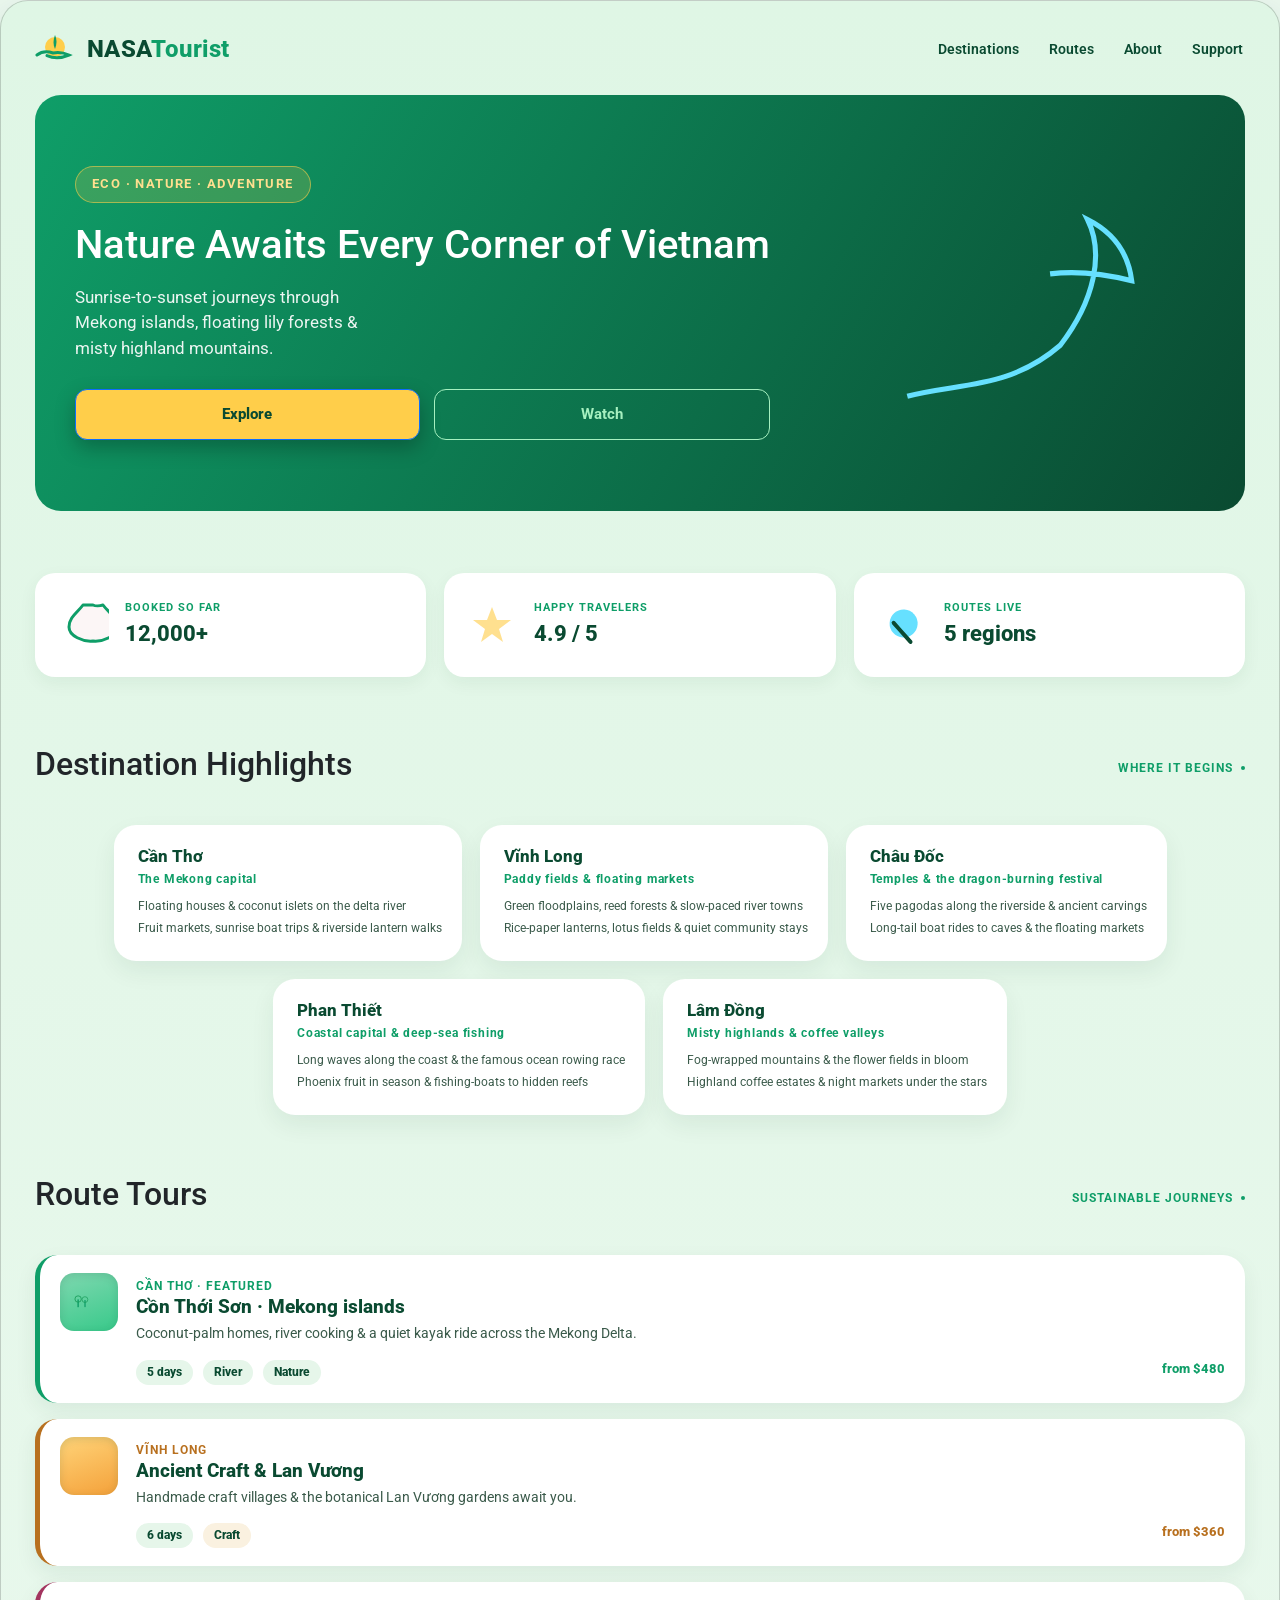
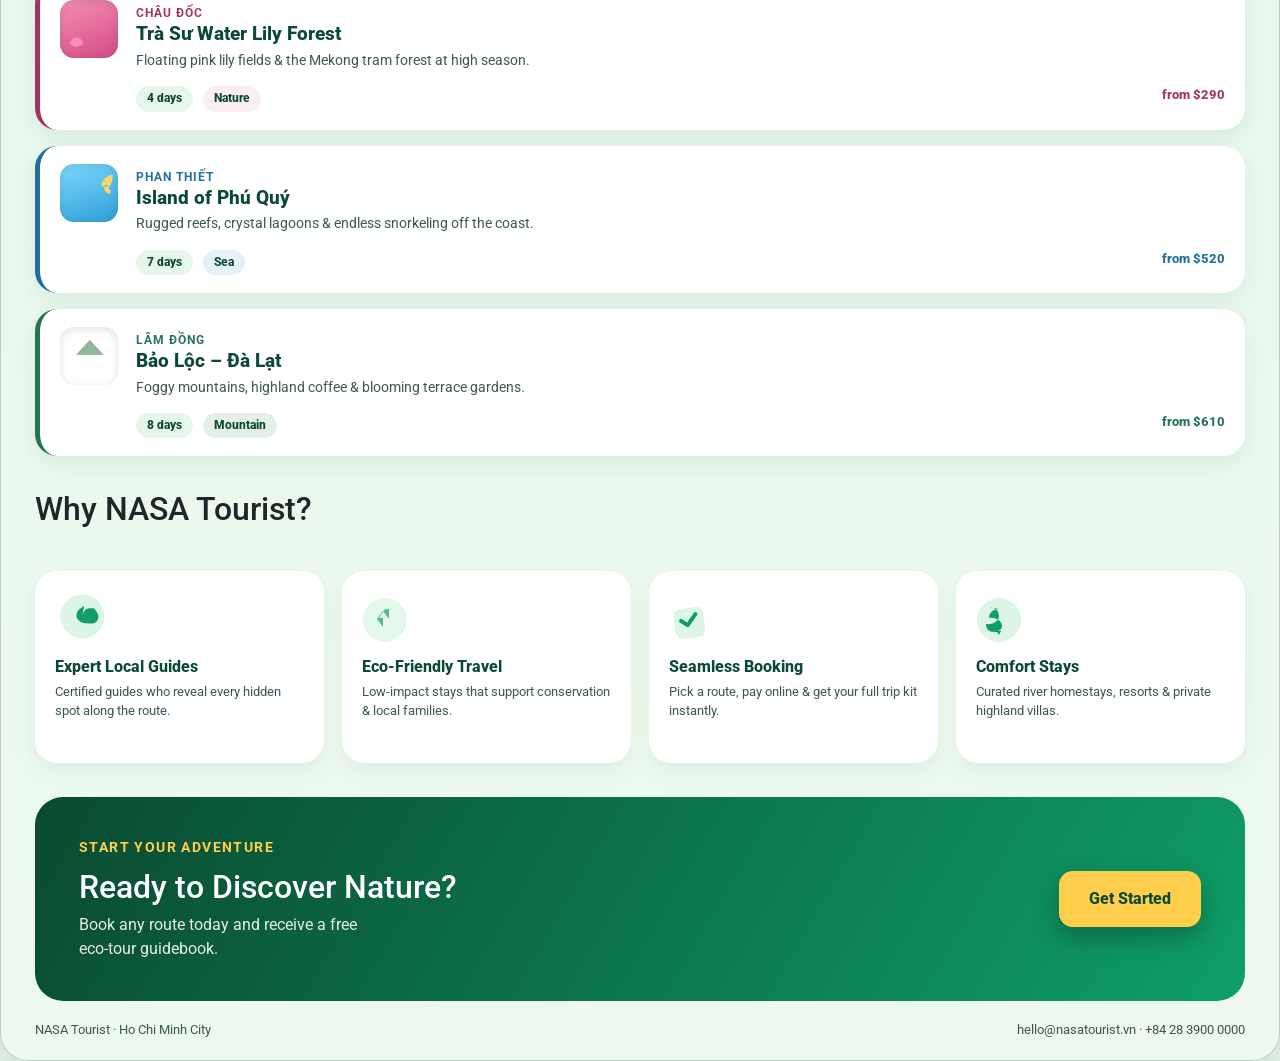
==== commit 99a8c698: "Add schema.org structured data, fix destination link, improve mobile layout" ====
--- a/index.html
+++ b/index.html
@@ -19,10 +19,39 @@
   <link rel="preconnect" href="https://fonts.googleapis.com">
   <link rel="preconnect" href="https://fonts.gstatic.com" crossorigin>
   <link href="https://fonts.googleapis.com/css2?family=Roboto:wght@400;600;700;800&display=swap" rel="stylesheet">
-
   <link rel="stylesheet" href="https://cdn.jsdelivr.net/npm/bootstrap@5.3.3/dist/css/bootstrap.min.css">
 
   <link rel="stylesheet" href="css/styles.css">
+
+  <script type="application/ld+json">
+  {
+    "@context": "https://schema.org",
+    "@type": "TravelAgency",
+    "name": "NASA Tourist",
+    "logo": "https://nasatourist.vn/",
+    "url": "https://nasatourist.vn/",
+    "email": "hello@nasatourist.vn",
+    "address": { "@type": "PostalAddress", "addressLocality": "Ho Chi Minh City", "addressCountry": "VN" },
+    "priceRange": "$$",
+    "description": "Eco-friendly journeys across Vietnam: Mekong islands, lily forests & misty highlands."
+  }
+  </script>
+  <script type="application/ld+json">
+  {
+    "@context": "https://schema.org",
+    "@type": "TravelAgency",
+    "name": "NASA Tourist",
+    "url": "https://nasatourist.vn/",
+    "offers": [
+      { "@type": "Offer", "itemOffered": { "@type": "Tour", "name": "Cotton Thoi Son Mekong islands", "description": "Coconut-palm homes, river cooking & a quiet kayak ride across the Mekong Delta.", "duration": "P05D", "priceCurrency": "USD", "price": "480" } },
+      { "@type": "Offer", "itemOffered": { "@type": "Tour", "name": "Ancient Craft & Lan Wung", "description": "Handmade craft villages & botanical Lan Wung gardens.", "duration": "P06D", "priceCurrency": "USD", "price": "360" } },
+      { "@type": "Offer", "itemOffered": { "@type": "Tour", "name": "Tra Su Water Lily Forest", "description": "Floating pink lily fields & the Mekong tram forest at high season.", "duration": "P04D", "priceCurrency": "USD", "price": "290" } },
+      { "@type": "Offer", "itemOffered": { "@type": "Tour", "name": "Island of Phu Quy", "description": "Rugged reefs, crystal lagoons & endless snorkeling off the coast.", "duration": "P07D", "priceCurrency": "USD", "price": "520" } },
+      { "@type": "Offer", "itemOffered": { "@type": "Tour", "name": "Bao Loc – Da Lat", "description": "Foggy mountains, highland coffee & blooming terrace gardens.", "duration": "P08D", "priceCurrency": "USD", "price": "610" } }
+    ]
+  }
+  </script>
+
 </head>
 <body>
   <main class="card" aria-labelledby="main-heading">
@@ -35,7 +64,7 @@
       </div>
       <nav aria-label="Primary">
         <ul class="main-nav">
-          <li><a href="#routes">Destinations</a></li>
+          <li><a href="#destinations">Destinations</a></li>
           <li><a href="#routes">Routes</a></li>
           <li><a href="#about">About</a></li>
           <li><a href="#why">Support</a></li>
@@ -74,7 +103,7 @@
     </ul>
 
     <!-- ===== Destination Highlights ===== -->
-    <section class="destinations-list" aria-labelledby="dest-heading">
+    <section id="destinations" class="destinations-list" aria-labelledby="dest-heading">
       <div class="section-head">
         <h2 id="dest-heading">  Destination Highlights</h2>
         <span class="section-tag">  WHERE IT BEGINS<span class="dot"></span></span>
--- a/css/styles.css
+++ b/css/styles.css
@@ -141,7 +141,7 @@
 /* ============================================================
    Stat strip
    ============================================================ */
-.stats { display: grid; grid-template-columns: repeat(3, 1fr); gap: 18px; margin-top: 34px; }
+  .stats { display: grid; grid-template-columns: repeat(3, 1fr); gap: 18px; margin-top: 34px; justify-content: center; }
 .stat {
   background: #fff;
   border-radius: 20px;
@@ -297,10 +297,12 @@
 
 @media (max-width: 720px) {
   .main-nav { gap: 16px; }
-  .stats { grid-template-columns: repeat(2, 1fr); }
-  .features-grid { grid-template-columns: repeat(2, 1fr); }
-  .destinations-grid { flex-wrap: wrap; }
-  .destination { flex: 0 1 100%; }
+  .stats { display: flex; flex-direction: column; gap: 18px; }
+  .stat-text { width: 100%; }
+  .stat { grid-template-columns: none; flex-direction: row; align-items: center; text-align: center; gap: 14px; padding: 32px 18px; }
+  .stat-icon { width: 72px; height: 72px; }
+  .features-grid,
+  .destinations-grid { grid-template-columns: repeat(2, 1fr); }
   .section-head { flex-direction: column; gap: 8px; align-items: flex-start; }
   .site-header { flex-wrap: wrap; gap: 12px; }
 
@@ -309,4 +311,4 @@
   .cta-title { font-size: 26px; }
 }
 
-.cta-title { font-size: 24px; }
+
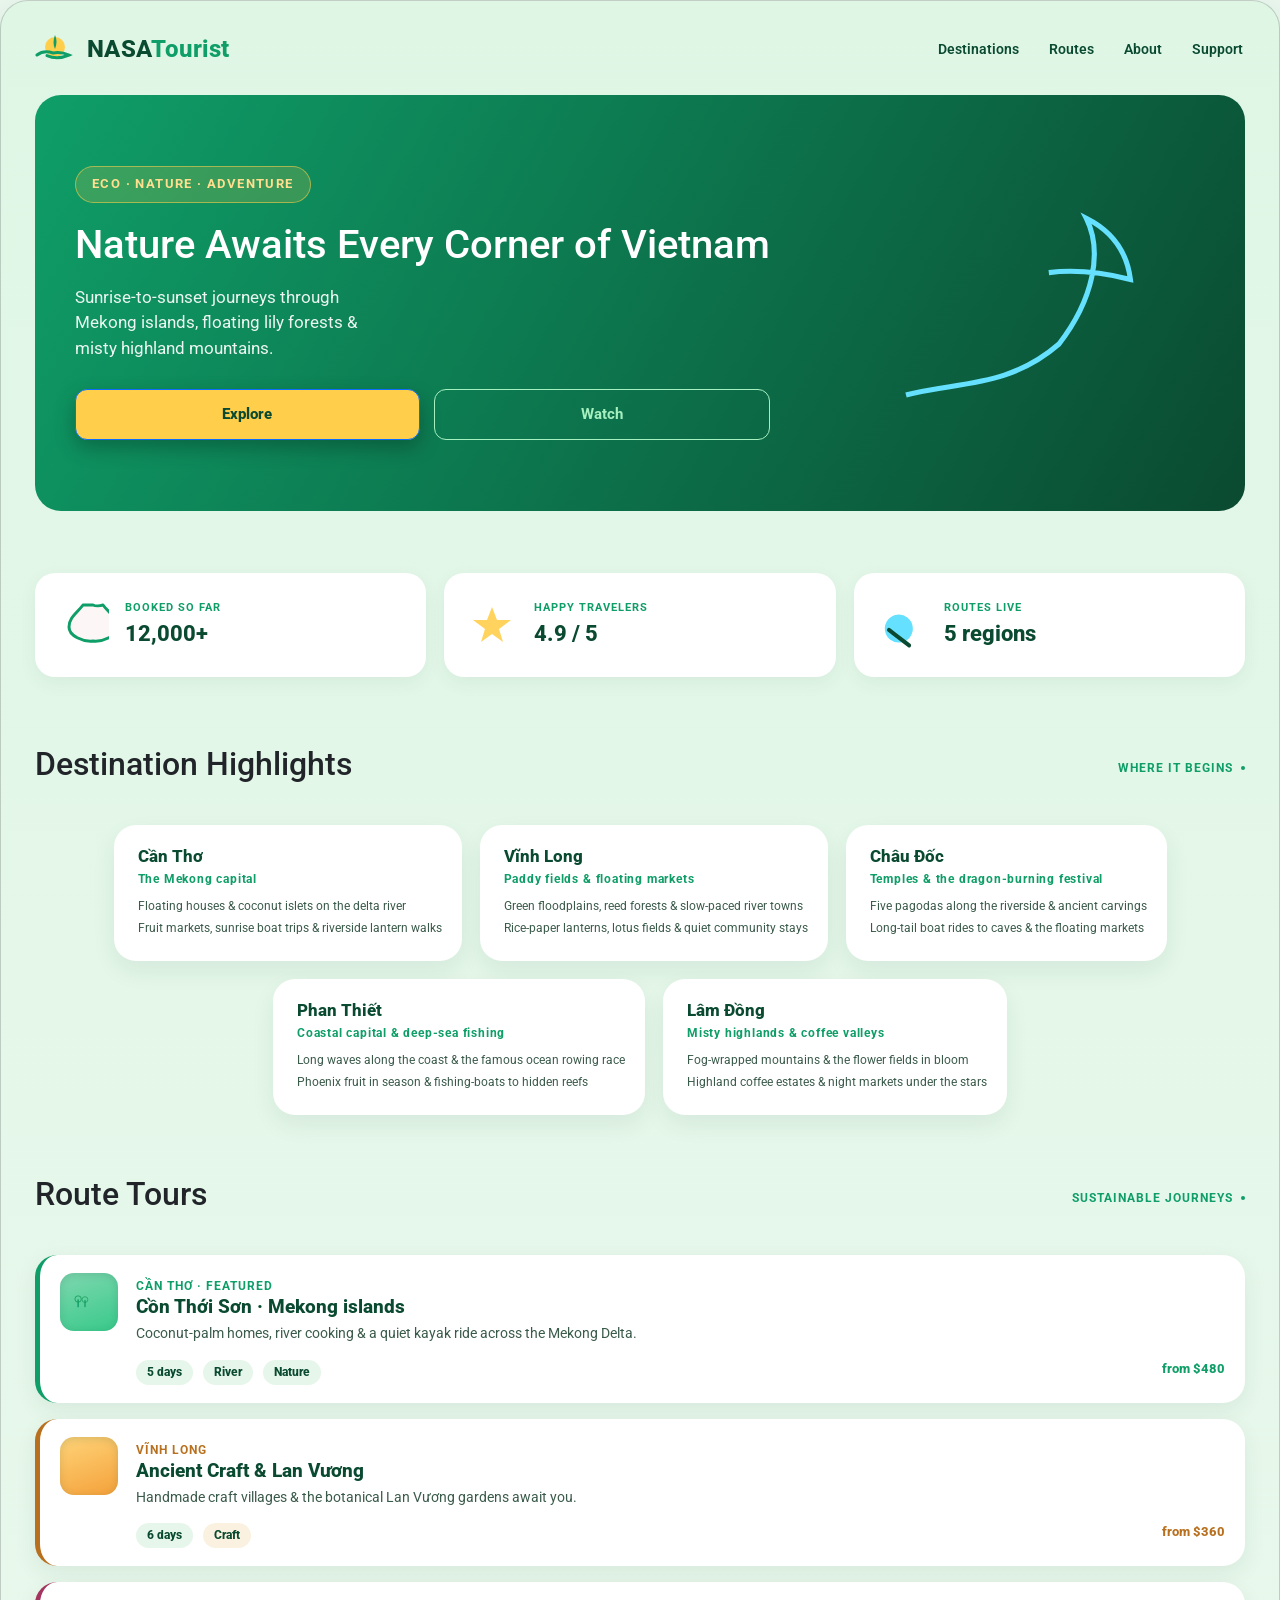
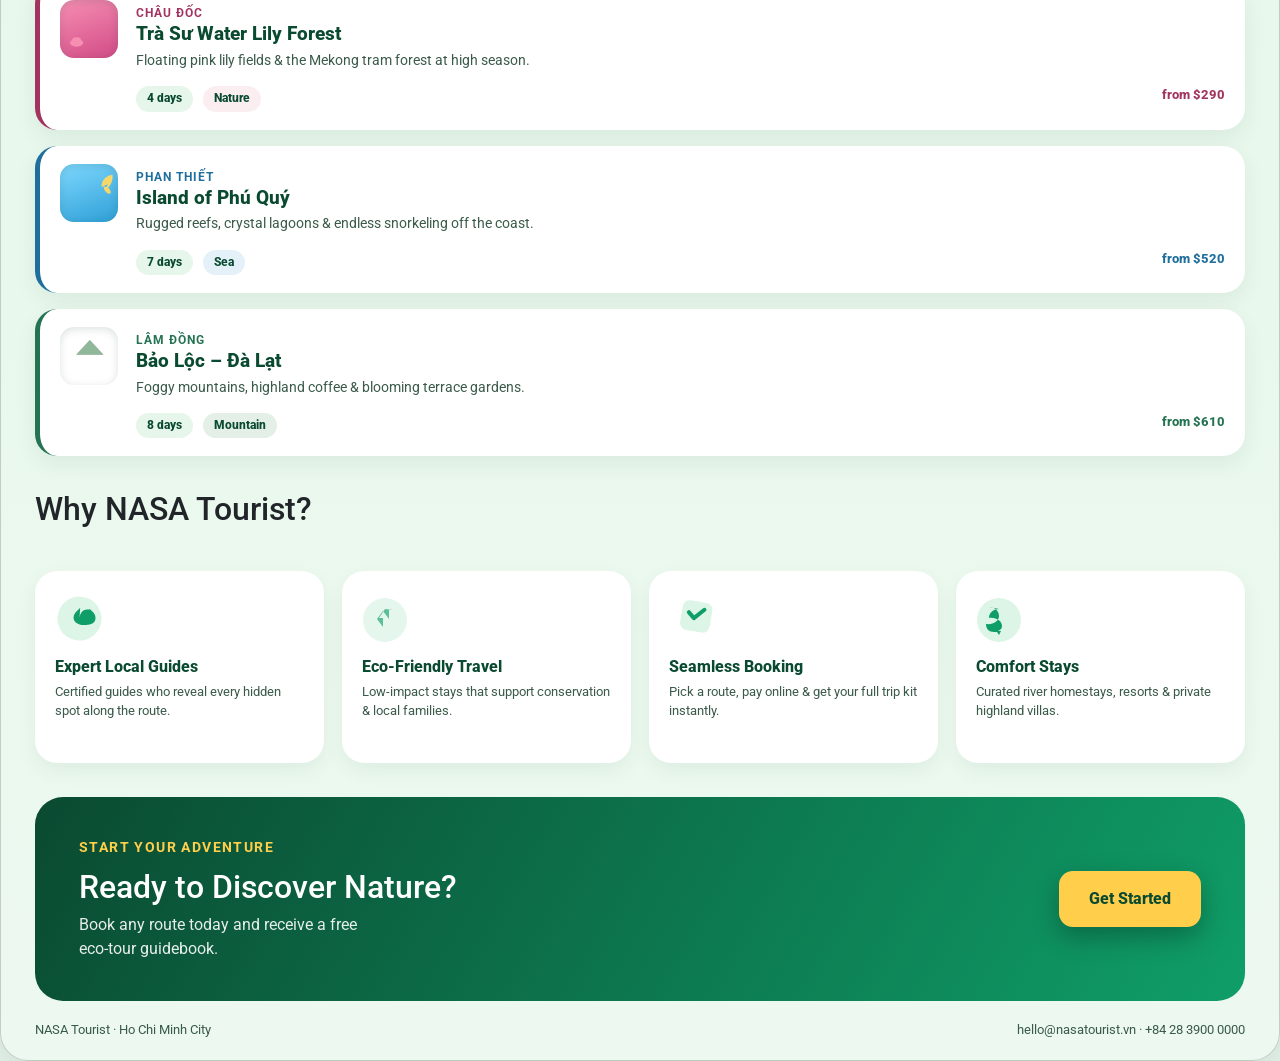
==== commit 601bdad0: "Link Cồn Thois Son route card to conthoison.html" ====
--- a/index.html
+++ b/index.html
@@ -174,22 +174,24 @@
         <span class="section-tag">  SUSTAINABLE JOURNEYS<span class="dot"></span></span>
       </div>
 
-      <article class="route route-teal">
-        <div class="route-icon" aria-hidden="true">
-          <svg viewBox="0 0 400 200"><g fill="#0f9e68"><rect x="120" y="78" width="10" height="55" rx="4"/><circle cx="125" cy="76" r="22" fill="none" stroke="#1a9d5a" stroke-width="6"/><rect x="168" y="82" width="9" height="50" rx="4"/><circle cx="172" cy="80" r="20" fill="none" stroke="#1a9d5a" stroke-width="5"/></g></svg>
-        </div>
-        <div class="route-body">
-          <span class="route-badge">  CẦN THƠ · FEATURED</span>
-          <h3 class="route-title">Cồn Thới Sơn · Mekong islands</h3>
-          <p class="route-desc">  Coconut-palm homes, river cooking &amp; a quiet kayak ride across the Mekong Delta.</p>
-          <div class="route-tags">
-            <span class="route-tag">5 days</span>
-            <span class="route-tag">River</span>
-            <span class="route-tag type">Nature</span>
-            <span class="route-price">from $480</span>
-          </div>
-        </div>
-      </article>
+      <a href="conthoison.html" class="routes-anchor">
+        <article class="route route-base route-teal base">
+          <div class="route-icon" aria-hidden="true">
+            <svg viewBox="0 0 400 200"><g fill="#0f9e68"><rect x="120" y="78" width="10" height="55" rx="4"/><circle cx="125" cy="76" r="22" fill="none" stroke="#1a9d5a" stroke-width="6"/><rect x="168" y="82" width="9" height="50" rx="4"/><circle cx="172" cy="80" r="20" fill="none" stroke="#1a9d5a" stroke-width="5"/></g></svg>
+          </div>
+          <div class="route-body">
+            <span class="route-badge">  CẦN THƠ · FEATURED</span>
+            <h3 class="route-title">Cồn Thới Sơn · Mekong islands</h3>
+            <p class="route-desc">  Coconut-palm homes, river cooking &amp; a quiet kayak ride across the Mekong Delta.</p>
+            <div class="route-tags">
+              <span class="route-tag">5 days</span>
+              <span class="route-tag">River</span>
+              <span class="route-tag type">Nature</span>
+              <span class="route-price">from $480</span>
+            </div>
+          </div>
+        </article>
+      </a>
 
       <article class="route route-orange">
         <div class="route-icon" aria-hidden="true">
--- a/css/styles.css
+++ b/css/styles.css
@@ -230,6 +230,9 @@
 /* ============================================================
    Why NASA — feature grid
    ============================================================ */
+.feature-icon { width: 46px; height: 46px; margin-bottom: 14px; }
+.feature-title { font-size: 16px; font-weight: 800; color: var(--green-900); margin-bottom: 6px; }
+.feature-desc { font-size: 13px; color: var(--green-soft); line-height: 1.5; }
 .features-grid { display: grid; grid-template-columns: repeat(4, 1fr); gap: 18px; margin-top: 34px; }
 .feature {
   background: #fff;
@@ -237,9 +240,104 @@
   padding: 26px 20px;
   box-shadow: 0 8px 20px var(--shadow-soft);
 }
-.feature-icon { width: 46px; height: 46px; margin-bottom: 14px; }
-.feature-title { font-size: 16px; font-weight: 800; color: var(--green-900); margin-bottom: 6px; }
-.feature-desc { font-size: 13px; color: var(--green-soft); line-height: 1.5; }
+/* ============================================================
+   Day-by-day itinerary — timeline horizon
+   ============================================================ */
+.itinerary { margin-top: 34px; }
+.day {
+  position: relative;
+  display: grid;
+  grid-template-columns: 98px minmax(0, 1fr);
+  gap: 26px;
+  align-items: flex-start;
+  padding-bottom: 42px;
+}
+.day + .day::before {
+  content: "";
+  position: absolute;
+  left: 40px;
+  top: 74px;
+  bottom: -42px;
+  width: 3px;
+  border-radius: 3px;
+  background: linear-gradient(180deg, #a4ecd6, #4fae7d);
+}
+.day:last-child { padding-bottom: 0; }
+.day:last-child::before { display: none; }
+
+.day-node {
+  width: 80px;
+  height: 80px;
+  border-radius: 50%;
+  background: linear-gradient(140deg, #7fd8b0, #0f9e68);
+  color: #fff;
+  display: grid;
+  place-items: center;
+  font-size: 23px;
+  font-weight: 800;
+  box-shadow: 0 10px 22px rgba(15, 158, 104, 0.35);
+  border: 6px solid #edf9f0;
+  z-index: 2;
+}
+.day-body {
+  background: #fff;
+  border-radius: 22px;
+  padding: 22px 24px;
+  box-shadow: 0 10px 24px var(--shadow-item);
+  border: 1px solid var(--shadow-soft);
+}
+.day-label {
+  font-size: 12px;
+  font-weight: 700;
+  letter-spacing: 1.2px;
+  color: #b8701f;
+  display: inline-block;
+  padding: 4px 11px;
+  border-radius: 999px;
+  background: #fdf1e0;
+  margin-bottom: 8px;
+}
+.day-title { margin: 2px 0 14px; font-size: 20px; font-weight: 800; color: var(--green-900); line-height: 1.15; }
+.day-stops { margin: 0; padding: 0; }
+.day-stops li {
+  position: relative;
+  padding: 8px 0 8px 24px;
+  font-size: 13.5px;
+  line-height: 1.5;
+  color: var(--green-soft);
+}
+
+@media (max-width: 720px) {
+  .day {
+    grid-template-columns: 62px minmax(0, 1fr);
+    gap: 12px;
+    align-items: flex-start;
+  }
+  .day + .day::before { left: 26px; }
+  .day-node {
+    width: 50px;
+    height: 50px;
+    font-size: 18px;
+    border-width: 3px;
+  }
+  .day-stops { padding-left: 42px; }
+}
+
+.day-stops li::before {
+  content: "";
+  position: absolute;
+  left: 6px;
+  top: 13px;
+  width: 9px;
+  height: 9px;
+  border-radius: 50%;
+  background: linear-gradient(140deg, #7fd8b0, #0f9e68);
+  border: 2px solid #fff;
+}
+
+/* ============================================================
+   Why NASA — feature grid
+   ============================================================ */
 
 /* ============================================================
    CTA banner
@@ -309,6 +407,57 @@
   .site-footer { flex-direction: column; gap: 6px; text-align: center; }
   .cta { flex-direction: column; text-align: center; gap: 20px; }
   .cta-title { font-size: 26px; }
-}
-
-
+  .cta-title { font-size: 26px; }
+}
+
+@media (max-width: 900px) {
+  .meta-list { grid-template-columns: repeat(2, 1fr); }
+}
+
+/* ============================================================
+   At a glance — meta chips
+   ============================================================ */
+.detail-meta { margin-bottom: 34px; }
+.detail-head { align-items: flex-start; }
+.meta-list {
+  display: grid;
+  grid-template-columns: repeat(4, 1fr);
+  gap: 14px;
+  list-style: none;
+}
+.meta-chip {
+  background: #fff;
+  border-radius: 20px;
+  border: 1px solid var(--shadow-soft);
+  box-shadow: 0 6px 16px var(--shadow-item);
+  padding: 16px 18px 14px;
+  display: flex;
+  flex-direction: column;
+  gap: 8px;
+}
+.meta-k {
+  font-size: 11px;
+  font-weight: 700;
+  letter-spacing: 1.3px;
+  color: var(--green-700);
+}
+.meta-v {
+  font-size: 17px;
+  font-weight: 800;
+  color: var(--green-900);
+  line-height: 1.15;
+}
+.meta-v .unit {
+  font-size: 11.5px;
+  font-weight: 600;
+  color: var(--green-soft);
+}
+@media (max-width: 720px) {
+  .section-head { flex-direction: column; gap: 8px; align-items: flex-start; }
+  .cta { flex-direction: column; text-align: center; gap: 20px; }
+  .meta-list { grid-template-columns: repeat(2, 1fr); }
+}
+
+}
+
+
